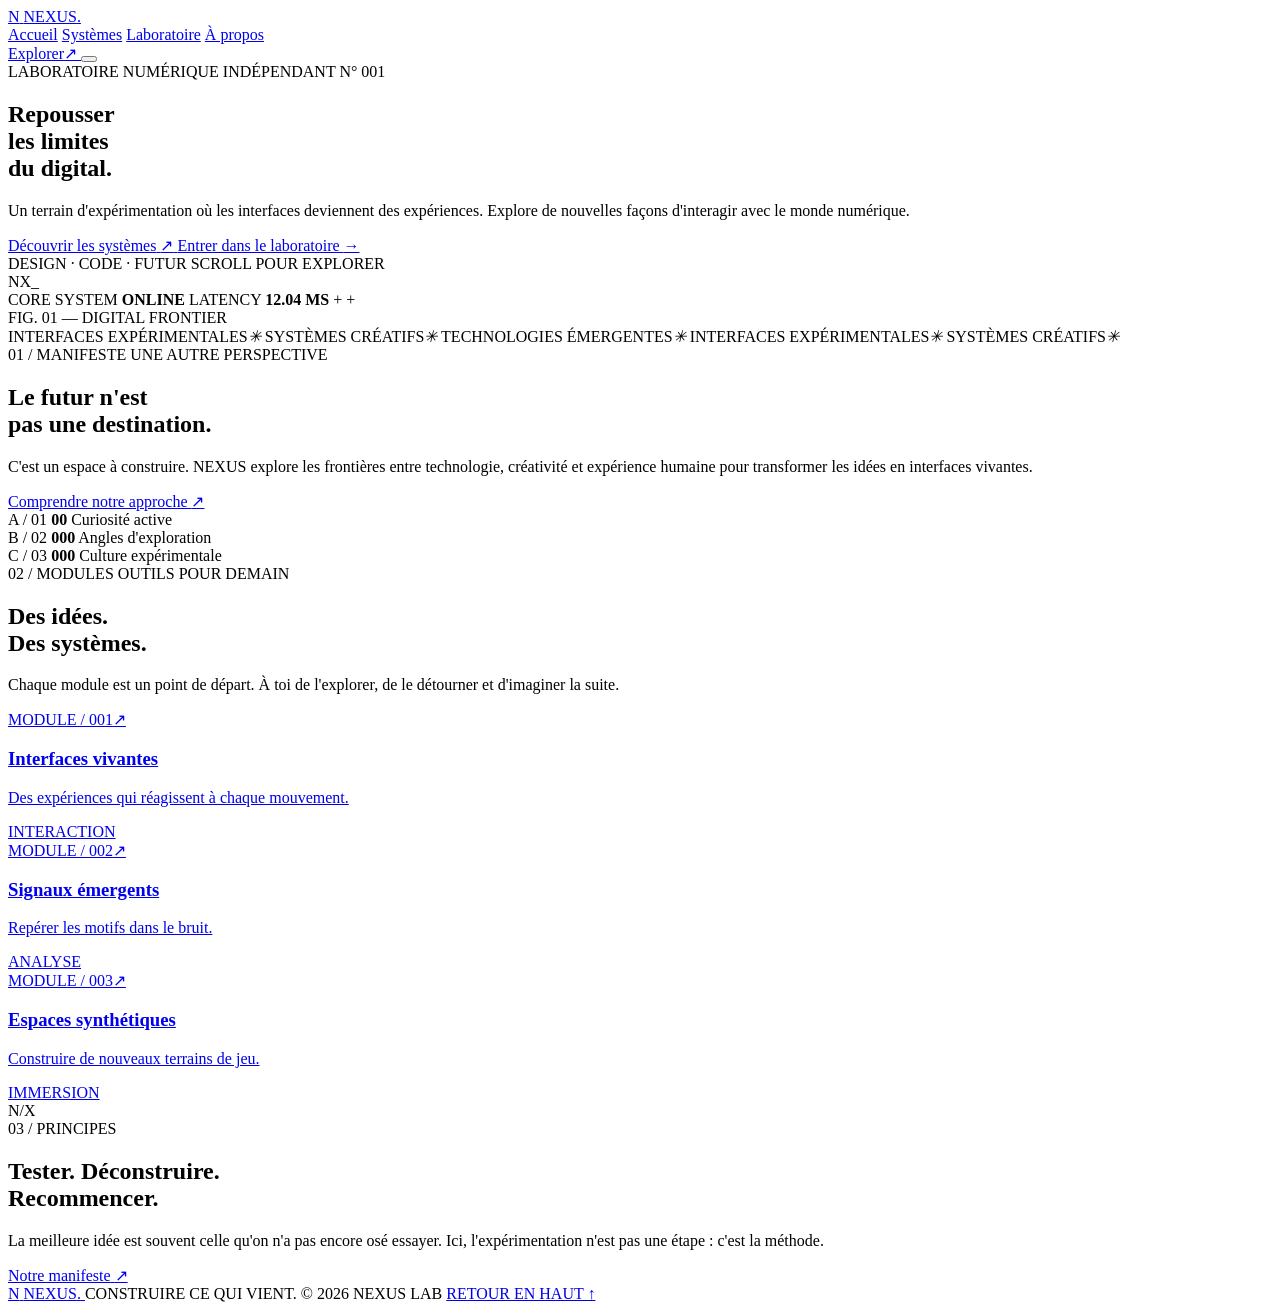
==== index.html @ cf0bdca3 "Create index.html for NEXUS project Initial HTML structure for NEXUS digital laboratory." ====
<!doctype html>
<html lang="fr">
<head>
  <meta charset="utf-8">
  <meta name="viewport" content="width=device-width, initial-scale=1">
  <meta name="theme-color" content="#090b10">
  <meta name="description" content="NEXUS — laboratoire numérique expérimental.">
  <title>NEXUS — Digital Systems</title>
  <link rel="stylesheet" href="styles.css">
  <script src="app.js" defer></script>
</head>
<body>
  <div class="noise" aria-hidden="true"></div>

  <header class="site-header" id="header">
    <a class="brand" href="index.html" aria-label="NEXUS accueil">
      <span class="brand-mark">N</span>
      <span>NEXUS<span class="brand-dot">.</span></span>
    </a>

    <nav class="nav" aria-label="Navigation principale">
      <a class="nav-link active" href="index.html">Accueil</a>
      <a class="nav-link" href="systems.html">Systèmes</a>
      <a class="nav-link" href="laboratory.html">Laboratoire</a>
      <a class="nav-link" href="about.html">À propos</a>
    </nav>

    <a class="header-cta magnetic" href="laboratory.html">
      <span>Explorer</span><span aria-hidden="true">↗</span>
    </a>

    <button class="menu-toggle" id="menu-toggle"
      aria-label="Ouvrir le menu" aria-expanded="false">
      <span></span><span></span>
    </button>
  </header>

  <main>
    <section class="hero section-shell">
      <div class="hero-glow" aria-hidden="true"></div>
      <div class="hero-grid" aria-hidden="true"></div>

      <div class="hero-content">
        <div class="eyebrow reveal">
          <span class="status-dot"></span>
          LABORATOIRE NUMÉRIQUE INDÉPENDANT
          <span class="eyebrow-index">N° 001</span>
        </div>

        <h1 class="hero-title reveal">
          Repousser<br>
          les <span class="outline-word">limites</span><br>
          <span class="accent-word">du digital.</span>
        </h1>

        <p class="hero-copy reveal">
          Un terrain d'expérimentation où les interfaces deviennent
          des expériences. Explore de nouvelles façons d'interagir
          avec le monde numérique.
        </p>

        <div class="hero-actions reveal">
          <a class="button button-primary magnetic" href="systems.html">
            <span>Découvrir les systèmes</span>
            <span class="button-arrow">↗</span>
          </a>
          <a class="text-link" href="laboratory.html">
            Entrer dans le laboratoire <span>→</span>
          </a>
        </div>

        <div class="hero-foot reveal">
          <span>DESIGN · CODE · FUTUR</span>
          <span>
            SCROLL POUR EXPLORER
            <span class="scroll-line"></span>
          </span>
        </div>
      </div>

      <div class="hero-visual reveal"
        aria-label="Illustration abstraite de noyau numérique">
        <div class="orbit orbit-one"></div>
        <div class="orbit orbit-two"></div>
        <div class="orbit orbit-three"></div>

        <div class="core">
          <div class="core-inner">NX<span>_</span></div>
        </div>

        <span class="visual-label label-top">
          CORE SYSTEM <b>ONLINE</b>
        </span>
        <span class="visual-label label-bottom">
          LATENCY <b>12.04 MS</b>
        </span>
        <span class="crosshair crosshair-one">+</span>
        <span class="crosshair crosshair-two">+</span>
      </div>

      <div class="hero-side-note">FIG. 01 — DIGITAL FRONTIER</div>
    </section>

    <section class="ticker" aria-label="Nos domaines">
      <div class="ticker-track">
        <span>INTERFACES EXPÉRIMENTALES</span><i>✳</i>
        <span>SYSTÈMES CRÉATIFS</span><i>✳</i>
        <span>TECHNOLOGIES ÉMERGENTES</span><i>✳</i>
        <span>INTERFACES EXPÉRIMENTALES</span><i>✳</i>
        <span>SYSTÈMES CRÉATIFS</span><i>✳</i>
      </div>
    </section>

    <section class="intro section-shell section-pad">
      <div class="section-kicker reveal">
        <span>01 / MANIFESTE</span>
        <span>UNE AUTRE PERSPECTIVE</span>
      </div>

      <div class="intro-grid">
        <h2 class="section-title reveal">
          Le futur n'est<br>pas une <span class="accent-word">destination.</span>
        </h2>

        <div class="intro-text reveal">
          <p>
            C'est un espace à construire. NEXUS explore les frontières
            entre technologie, créativité et expérience humaine pour
            transformer les idées en interfaces vivantes.
          </p>
          <a class="underlined-link" href="about.html">
            Comprendre notre approche <span>↗</span>
          </a>
        </div>
      </div>

      <div class="stats-grid">
        <article class="stat-card reveal">
          <span class="stat-index">A / 01</span>
          <strong class="stat-number" data-count="24" data-suffix="/7">00</strong>
          <span class="stat-label">Curiosité active</span>
          <span class="stat-line"></span>
        </article>

        <article class="stat-card reveal">
          <span class="stat-index">B / 02</span>
          <strong class="stat-number" data-count="360" data-suffix="°">000</strong>
          <span class="stat-label">Angles d'exploration</span>
          <span class="stat-line"></span>
        </article>

        <article class="stat-card reveal">
          <span class="stat-index">C / 03</span>
          <strong class="stat-number" data-count="100" data-suffix="%">000</strong>
          <span class="stat-label">Culture expérimentale</span>
          <span class="stat-line"></span>
        </article>
      </div>
    </section>

    <section class="systems-section section-shell section-pad">
      <div class="section-kicker reveal">
        <span>02 / MODULES</span>
        <span>OUTILS POUR DEMAIN</span>
      </div>

      <div class="section-heading-row reveal">
        <h2 class="section-title">
          Des idées.<br><span class="muted-title">Des systèmes.</span>
        </h2>
        <p>
          Chaque module est un point de départ. À toi de l'explorer,
          de le détourner et d'imaginer la suite.
        </p>
      </div>

      <div class="module-grid">
        <a class="module-card module-large reveal" href="systems.html">
          <span class="module-top">
            <span>MODULE / 001</span><span class="module-icon">↗</span>
          </span>

          <div class="module-art art-wave">
            <span></span><span></span><span></span><span></span>
            <span></span><span></span><span></span>
          </div>

          <div class="module-bottom">
            <div>
              <h3>Interfaces vivantes</h3>
              <p>Des expériences qui réagissent à chaque mouvement.</p>
            </div>
            <span class="module-tag">INTERACTION</span>
          </div>
        </a>

        <a class="module-card reveal" href="laboratory.html">
          <span class="module-top">
            <span>MODULE / 002</span><span class="module-icon">↗</span>
          </span>

          <div class="module-art art-radar">
            <div class="radar-ring"></div>
            <div class="radar-sweep"></div>
            <span class="radar-point"></span>
          </div>

          <div class="module-bottom">
            <div>
              <h3>Signaux émergents</h3>
              <p>Repérer les motifs dans le bruit.</p>
            </div>
            <span class="module-tag">ANALYSE</span>
          </div>
        </a>

        <a class="module-card reveal" href="systems.html">
          <span class="module-top">
            <span>MODULE / 003</span><span class="module-icon">↗</span>
          </span>

          <div class="module-art art-cube">
            <div class="cube"><span></span><span></span><span></span></div>
          </div>

          <div class="module-bottom">
            <div>
              <h3>Espaces synthétiques</h3>
              <p>Construire de nouveaux terrains de jeu.</p>
            </div>
            <span class="module-tag">IMMERSION</span>
          </div>
        </a>
      </div>
    </section>

    <section class="manifesto section-shell">
      <div class="manifesto-mark reveal">N<span>/</span>X</div>

      <div class="manifesto-content reveal">
        <span class="section-kicker">03 / PRINCIPES</span>
        <h2>
          Tester. Déconstruire.<br>
          <span class="accent-word">Recommencer.</span>
        </h2>
        <p>
          La meilleure idée est souvent celle qu'on n'a pas encore
          osé essayer. Ici, l'expérimentation n'est pas une étape :
          c'est la méthode.
        </p>
        <a class="button button-outline magnetic" href="about.html">
          <span>Notre manifeste</span>
          <span class="button-arrow">↗</span>
        </a>
      </div>
    </section>
  </main>

  <footer class="site-footer">
    <a class="brand" href="index.html">
      <span class="brand-mark">N</span>
      <span>NEXUS<span class="brand-dot">.</span></span>
    </a>
    <span class="footer-note">CONSTRUIRE CE QUI VIENT.</span>
    <span class="footer-copy">© 2026 NEXUS LAB</span>
    <a href="#header" class="back-top">RETOUR EN HAUT ↑</a>
  </footer>
</body>
</html>
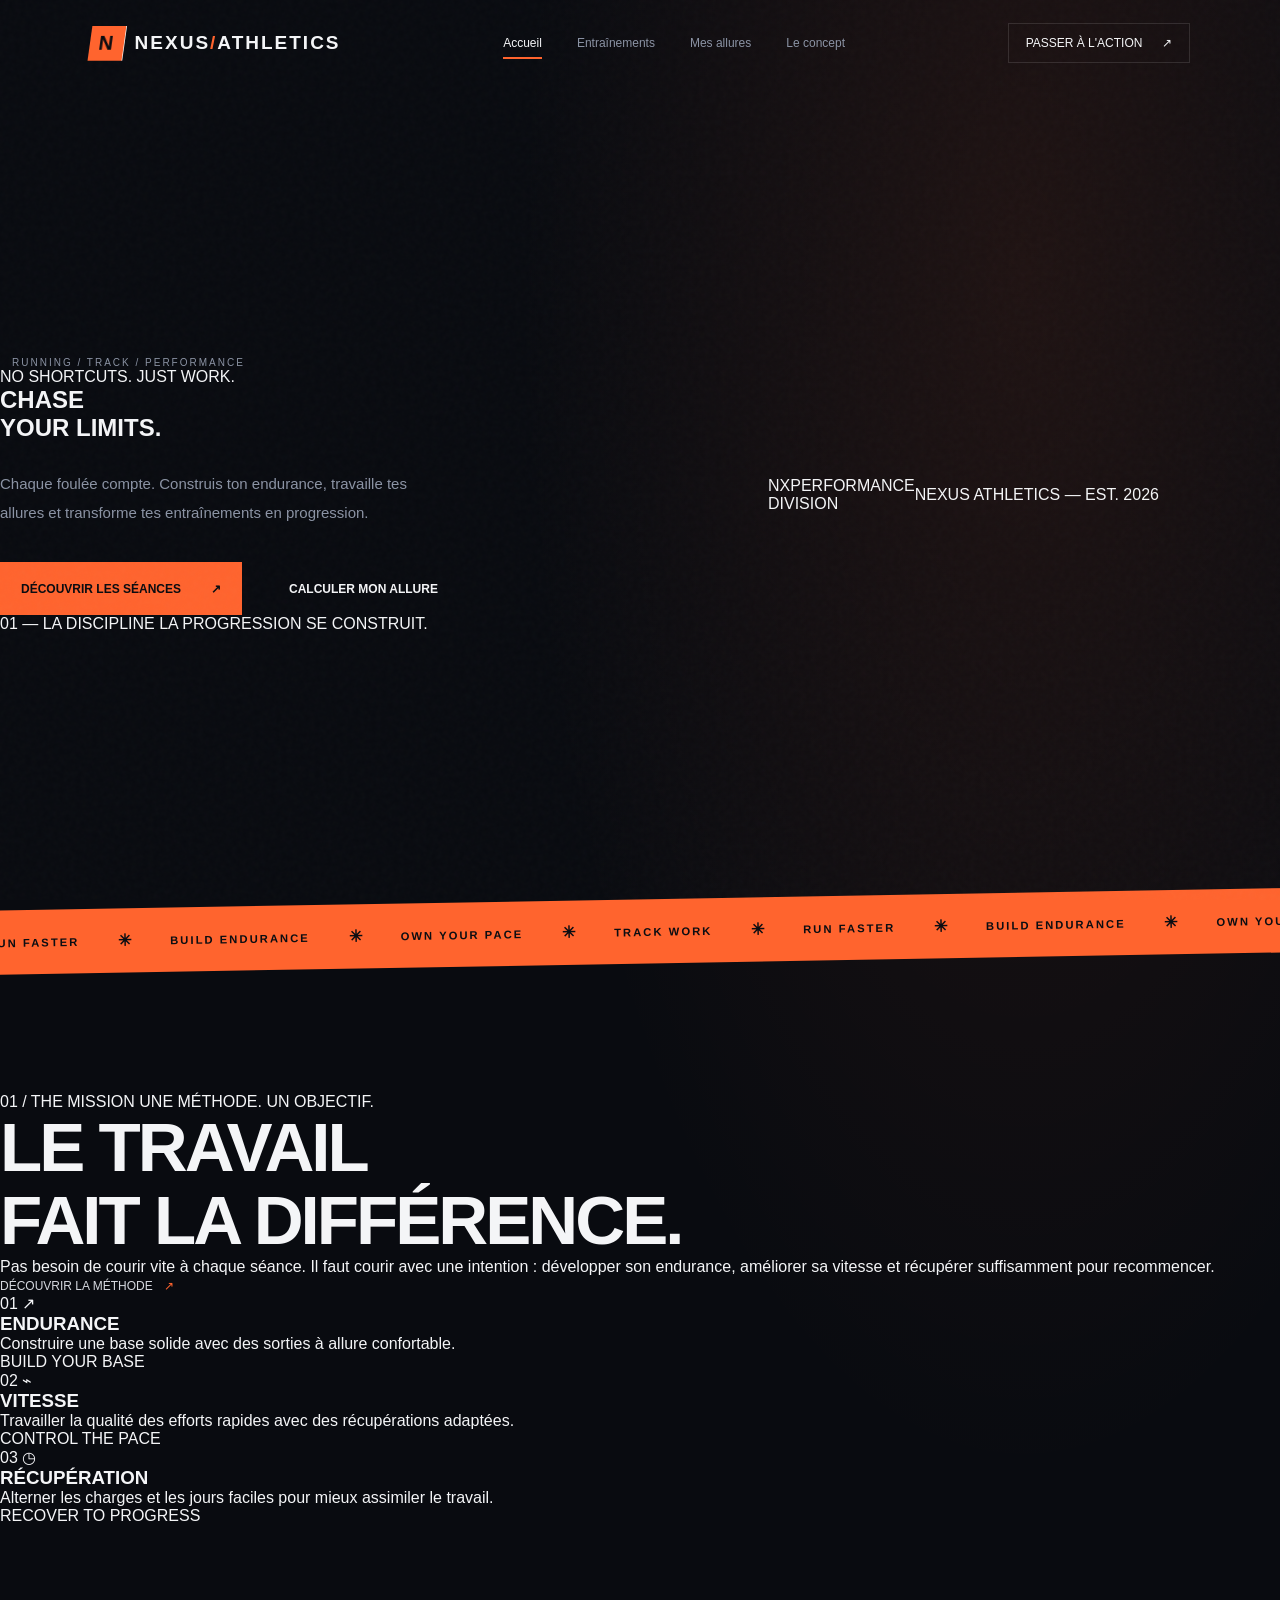
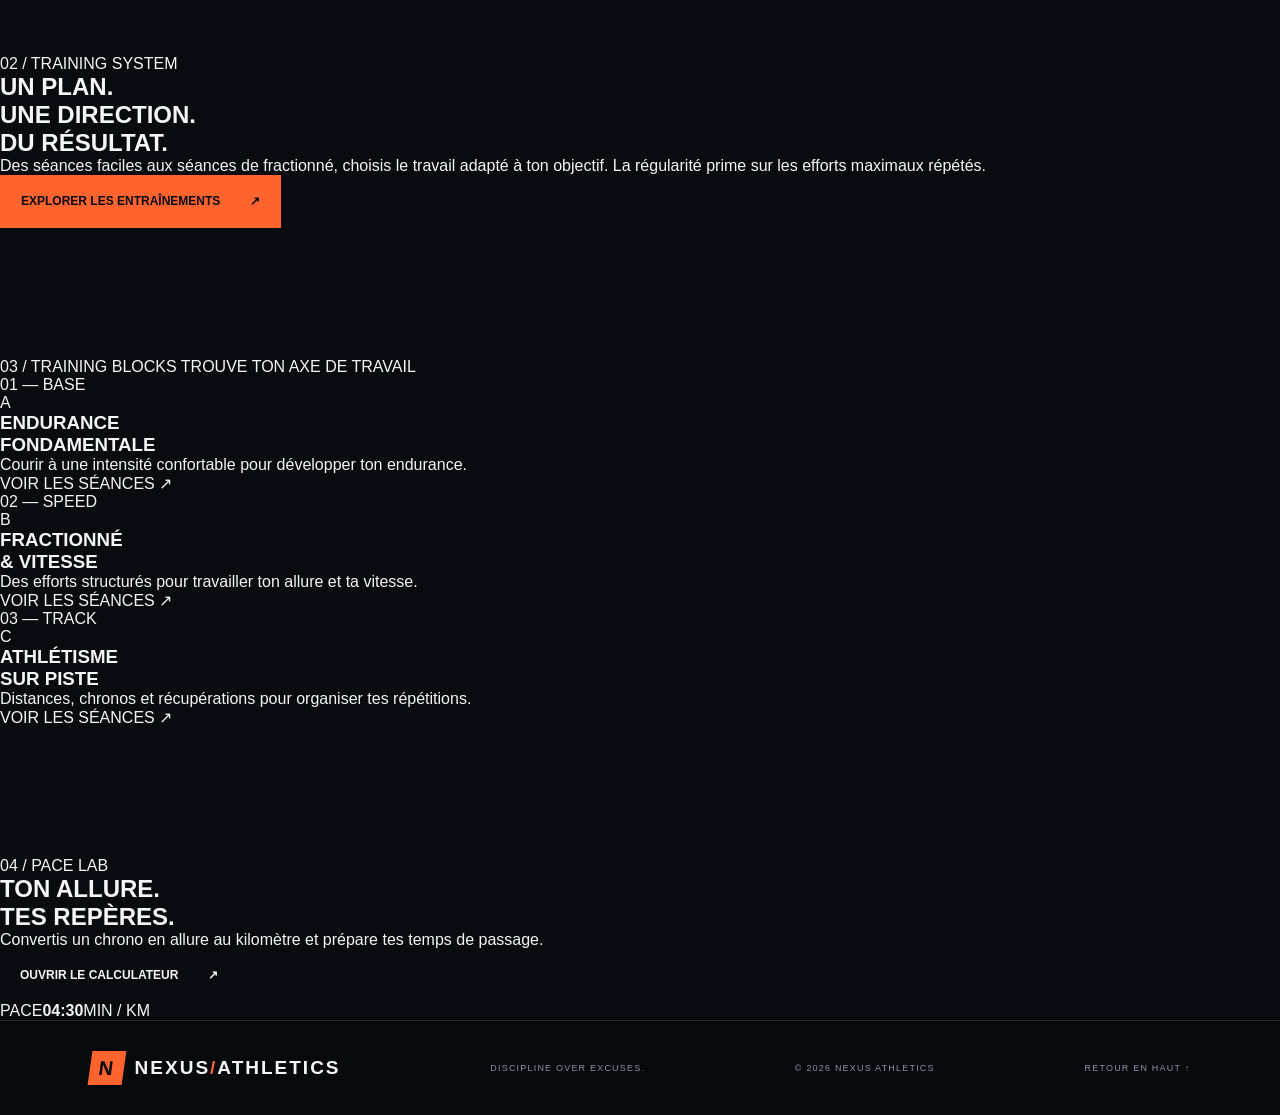
==== commit 6db19929: "Update index.html for NEXUS Athletics branding" ====
--- a/index.html
+++ b/index.html
@@ -4,9 +4,9 @@
 <head>
   <meta charset="utf-8">
   <meta name="viewport" content="width=device-width, initial-scale=1">
-  <meta name="theme-color" content="#090b10">
-  <meta name="description" content="NEXUS — laboratoire numérique expérimental.">
-  <title>NEXUS — Digital Systems</title>
+  <meta name="theme-color" content="#101010">
+  <meta name="description" content="NEXUS Athletics : entraînement, course à pied, athlétisme et progression.">
+  <title>NEXUS ATHLETICS — Performance Lab</title>
   <link rel="stylesheet" href="styles.css">
   <script src="app.js" defer></script>
 </head>
@@ -14,257 +14,179 @@
   <div class="noise" aria-hidden="true"></div>
 
   <header class="site-header" id="header">
-    <a class="brand" href="index.html" aria-label="NEXUS accueil">
+    <a class="brand" href="index.html">
       <span class="brand-mark">N</span>
-      <span>NEXUS<span class="brand-dot">.</span></span>
-    </a>
-
-    <nav class="nav" aria-label="Navigation principale">
-      <a class="nav-link active" href="index.html">Accueil</a>
-      <a class="nav-link" href="systems.html">Systèmes</a>
-      <a class="nav-link" href="laboratory.html">Laboratoire</a>
-      <a class="nav-link" href="about.html">À propos</a>
-    </nav>
-
-    <a class="header-cta magnetic" href="laboratory.html">
-      <span>Explorer</span><span aria-hidden="true">↗</span>
+      <span>NEXUS<span class="brand-dot">/</span>ATHLETICS</span>
     </a>
 
     <button class="menu-toggle" id="menu-toggle"
       aria-label="Ouvrir le menu" aria-expanded="false">
       <span></span><span></span>
     </button>
+
+    <nav class="nav" id="nav" aria-label="Navigation principale">
+      <a class="nav-link active" href="index.html">Accueil</a>
+      <a class="nav-link" href="systems.html">Entraînements</a>
+      <a class="nav-link" href="laboratory.html">Mes allures</a>
+      <a class="nav-link" href="about.html">Le concept</a>
+    </nav>
+
+    <a class="header-cta" href="systems.html">PASSER À L'ACTION <span>↗</span></a>
   </header>
 
   <main>
-    <section class="hero section-shell">
-      <div class="hero-glow" aria-hidden="true"></div>
-      <div class="hero-grid" aria-hidden="true"></div>
+    <section class="hero">
+      <div class="hero-image" role="img" aria-label="Piste d'athlétisme dans un stade"></div>
+      <div class="hero-shade"></div>
+      <div class="hero-lines" aria-hidden="true"></div>
 
-      <div class="hero-content">
-        <div class="eyebrow reveal">
-          <span class="status-dot"></span>
-          LABORATOIRE NUMÉRIQUE INDÉPENDANT
-          <span class="eyebrow-index">N° 001</span>
+      <div class="hero-content reveal">
+        <div class="eyebrow"><span class="live-dot"></span> RUNNING / TRACK / PERFORMANCE</div>
+        <p class="hero-overline">NO SHORTCUTS. JUST WORK.</p>
+        <h1>CHASE<br>YOUR <span>LIMITS.</span></h1>
+        <p class="hero-copy">
+          Chaque foulée compte. Construis ton endurance, travaille tes allures
+          et transforme tes entraînements en progression.
+        </p>
+        <div class="hero-actions">
+          <a class="button button-primary" href="systems.html">DÉCOUVRIR LES SÉANCES <span>↗</span></a>
+          <a class="button button-ghost" href="laboratory.html">CALCULER MON ALLURE</a>
         </div>
-
-        <h1 class="hero-title reveal">
-          Repousser<br>
-          les <span class="outline-word">limites</span><br>
-          <span class="accent-word">du digital.</span>
-        </h1>
-
-        <p class="hero-copy reveal">
-          Un terrain d'expérimentation où les interfaces deviennent
-          des expériences. Explore de nouvelles façons d'interagir
-          avec le monde numérique.
-        </p>
-
-        <div class="hero-actions reveal">
-          <a class="button button-primary magnetic" href="systems.html">
-            <span>Découvrir les systèmes</span>
-            <span class="button-arrow">↗</span>
-          </a>
-          <a class="text-link" href="laboratory.html">
-            Entrer dans le laboratoire <span>→</span>
-          </a>
-        </div>
-
-        <div class="hero-foot reveal">
-          <span>DESIGN · CODE · FUTUR</span>
-          <span>
-            SCROLL POUR EXPLORER
-            <span class="scroll-line"></span>
-          </span>
+        <div class="hero-meta">
+          <span>01 — LA DISCIPLINE</span>
+          <span>LA PROGRESSION SE CONSTRUIT.</span>
         </div>
       </div>
 
-      <div class="hero-visual reveal"
-        aria-label="Illustration abstraite de noyau numérique">
-        <div class="orbit orbit-one"></div>
-        <div class="orbit orbit-two"></div>
-        <div class="orbit orbit-three"></div>
-
-        <div class="core">
-          <div class="core-inner">NX<span>_</span></div>
-        </div>
-
-        <span class="visual-label label-top">
-          CORE SYSTEM <b>ONLINE</b>
-        </span>
-        <span class="visual-label label-bottom">
-          LATENCY <b>12.04 MS</b>
-        </span>
-        <span class="crosshair crosshair-one">+</span>
-        <span class="crosshair crosshair-two">+</span>
+      <div class="hero-stamp" aria-hidden="true">
+        <span>NX</span><span>PERFORMANCE<br>DIVISION</span>
       </div>
-
-      <div class="hero-side-note">FIG. 01 — DIGITAL FRONTIER</div>
+      <div class="vertical-label">NEXUS ATHLETICS — EST. 2026</div>
     </section>
 
-    <section class="ticker" aria-label="Nos domaines">
+    <section class="ticker" aria-label="Disciplines">
       <div class="ticker-track">
-        <span>INTERFACES EXPÉRIMENTALES</span><i>✳</i>
-        <span>SYSTÈMES CRÉATIFS</span><i>✳</i>
-        <span>TECHNOLOGIES ÉMERGENTES</span><i>✳</i>
-        <span>INTERFACES EXPÉRIMENTALES</span><i>✳</i>
-        <span>SYSTÈMES CRÉATIFS</span><i>✳</i>
+        <span>RUN FASTER</span><b>✳</b><span>BUILD ENDURANCE</span><b>✳</b>
+        <span>OWN YOUR PACE</span><b>✳</b><span>TRACK WORK</span><b>✳</b>
+        <span>RUN FASTER</span><b>✳</b><span>BUILD ENDURANCE</span><b>✳</b>
+        <span>OWN YOUR PACE</span><b>✳</b><span>TRACK WORK</span><b>✳</b>
       </div>
     </section>
 
-    <section class="intro section-shell section-pad">
-      <div class="section-kicker reveal">
-        <span>01 / MANIFESTE</span>
-        <span>UNE AUTRE PERSPECTIVE</span>
+    <section class="section section-pad">
+      <div class="section-top reveal">
+        <span class="section-index">01 / THE MISSION</span>
+        <span class="section-note">UNE MÉTHODE. UN OBJECTIF.</span>
       </div>
 
-      <div class="intro-grid">
+      <div class="mission-grid">
         <h2 class="section-title reveal">
-          Le futur n'est<br>pas une <span class="accent-word">destination.</span>
+          LE TRAVAIL<br>FAIT LA <span class="accent">DIFFÉRENCE.</span>
         </h2>
-
-        <div class="intro-text reveal">
+        <div class="mission-copy reveal">
           <p>
-            C'est un espace à construire. NEXUS explore les frontières
-            entre technologie, créativité et expérience humaine pour
-            transformer les idées en interfaces vivantes.
+            Pas besoin de courir vite à chaque séance. Il faut courir avec
+            une intention : développer son endurance, améliorer sa vitesse
+            et récupérer suffisamment pour recommencer.
           </p>
-          <a class="underlined-link" href="about.html">
-            Comprendre notre approche <span>↗</span>
-          </a>
+          <a class="text-link" href="about.html">DÉCOUVRIR LA MÉTHODE <span>↗</span></a>
         </div>
       </div>
 
-      <div class="stats-grid">
-        <article class="stat-card reveal">
-          <span class="stat-index">A / 01</span>
-          <strong class="stat-number" data-count="24" data-suffix="/7">00</strong>
-          <span class="stat-label">Curiosité active</span>
-          <span class="stat-line"></span>
+      <div class="principle-grid">
+        <article class="principle-card reveal">
+          <span class="card-number">01</span>
+          <span class="card-symbol">↗</span>
+          <h3>ENDURANCE</h3>
+          <p>Construire une base solide avec des sorties à allure confortable.</p>
+          <span class="card-footer">BUILD YOUR BASE</span>
         </article>
-
-        <article class="stat-card reveal">
-          <span class="stat-index">B / 02</span>
-          <strong class="stat-number" data-count="360" data-suffix="°">000</strong>
-          <span class="stat-label">Angles d'exploration</span>
-          <span class="stat-line"></span>
+        <article class="principle-card reveal">
+          <span class="card-number">02</span>
+          <span class="card-symbol">⌁</span>
+          <h3>VITESSE</h3>
+          <p>Travailler la qualité des efforts rapides avec des récupérations adaptées.</p>
+          <span class="card-footer">CONTROL THE PACE</span>
         </article>
-
-        <article class="stat-card reveal">
-          <span class="stat-index">C / 03</span>
-          <strong class="stat-number" data-count="100" data-suffix="%">000</strong>
-          <span class="stat-label">Culture expérimentale</span>
-          <span class="stat-line"></span>
+        <article class="principle-card reveal">
+          <span class="card-number">03</span>
+          <span class="card-symbol">◷</span>
+          <h3>RÉCUPÉRATION</h3>
+          <p>Alterner les charges et les jours faciles pour mieux assimiler le travail.</p>
+          <span class="card-footer">RECOVER TO PROGRESS</span>
         </article>
       </div>
     </section>
 
-    <section class="systems-section section-shell section-pad">
-      <div class="section-kicker reveal">
-        <span>02 / MODULES</span>
-        <span>OUTILS POUR DEMAIN</span>
+    <section class="feature-section">
+      <div class="feature-photo" role="img" aria-label="Athlète en plein effort sur une piste"></div>
+      <div class="feature-content reveal">
+        <span class="section-index">02 / TRAINING SYSTEM</span>
+        <h2>UN PLAN.<br>UNE DIRECTION.<br><span class="accent">DU RÉSULTAT.</span></h2>
+        <p>
+          Des séances faciles aux séances de fractionné, choisis le travail
+          adapté à ton objectif. La régularité prime sur les efforts
+          maximaux répétés.
+        </p>
+        <a class="button button-primary" href="systems.html">EXPLORER LES ENTRAÎNEMENTS <span>↗</span></a>
+      </div>
+    </section>
+
+    <section class="section section-pad">
+      <div class="section-top reveal">
+        <span class="section-index">03 / TRAINING BLOCKS</span>
+        <span class="section-note">TROUVE TON AXE DE TRAVAIL</span>
       </div>
 
-      <div class="section-heading-row reveal">
-        <h2 class="section-title">
-          Des idées.<br><span class="muted-title">Des systèmes.</span>
-        </h2>
-        <p>
-          Chaque module est un point de départ. À toi de l'explorer,
-          de le détourner et d'imaginer la suite.
-        </p>
-      </div>
-
-      <div class="module-grid">
-        <a class="module-card module-large reveal" href="systems.html">
-          <span class="module-top">
-            <span>MODULE / 001</span><span class="module-icon">↗</span>
-          </span>
-
-          <div class="module-art art-wave">
-            <span></span><span></span><span></span><span></span>
-            <span></span><span></span><span></span>
-          </div>
-
-          <div class="module-bottom">
-            <div>
-              <h3>Interfaces vivantes</h3>
-              <p>Des expériences qui réagissent à chaque mouvement.</p>
-            </div>
-            <span class="module-tag">INTERACTION</span>
+      <div class="training-grid">
+        <a class="training-card training-card-large reveal" href="systems.html#endurance">
+          <span class="training-tag">01 — BASE</span>
+          <div class="training-card-content">
+            <span class="training-number">A</span>
+            <h3>ENDURANCE<br>FONDAMENTALE</h3>
+            <p>Courir à une intensité confortable pour développer ton endurance.</p>
+            <span class="training-link">VOIR LES SÉANCES ↗</span>
           </div>
         </a>
-
-        <a class="module-card reveal" href="laboratory.html">
-          <span class="module-top">
-            <span>MODULE / 002</span><span class="module-icon">↗</span>
-          </span>
-
-          <div class="module-art art-radar">
-            <div class="radar-ring"></div>
-            <div class="radar-sweep"></div>
-            <span class="radar-point"></span>
-          </div>
-
-          <div class="module-bottom">
-            <div>
-              <h3>Signaux émergents</h3>
-              <p>Repérer les motifs dans le bruit.</p>
-            </div>
-            <span class="module-tag">ANALYSE</span>
+        <a class="training-card training-speed reveal" href="systems.html#fractionne">
+          <span class="training-tag">02 — SPEED</span>
+          <div class="training-card-content">
+            <span class="training-number">B</span>
+            <h3>FRACTIONNÉ<br>& VITESSE</h3>
+            <p>Des efforts structurés pour travailler ton allure et ta vitesse.</p>
+            <span class="training-link">VOIR LES SÉANCES ↗</span>
           </div>
         </a>
-
-        <a class="module-card reveal" href="systems.html">
-          <span class="module-top">
-            <span>MODULE / 003</span><span class="module-icon">↗</span>
-          </span>
-
-          <div class="module-art art-cube">
-            <div class="cube"><span></span><span></span><span></span></div>
-          </div>
-
-          <div class="module-bottom">
-            <div>
-              <h3>Espaces synthétiques</h3>
-              <p>Construire de nouveaux terrains de jeu.</p>
-            </div>
-            <span class="module-tag">IMMERSION</span>
+        <a class="training-card training-track reveal" href="systems.html#piste">
+          <span class="training-tag">03 — TRACK</span>
+          <div class="training-card-content">
+            <span class="training-number">C</span>
+            <h3>ATHLÉTISME<br>SUR PISTE</h3>
+            <p>Distances, chronos et récupérations pour organiser tes répétitions.</p>
+            <span class="training-link">VOIR LES SÉANCES ↗</span>
           </div>
         </a>
       </div>
     </section>
 
-    <section class="manifesto section-shell">
-      <div class="manifesto-mark reveal">N<span>/</span>X</div>
-
-      <div class="manifesto-content reveal">
-        <span class="section-kicker">03 / PRINCIPES</span>
-        <h2>
-          Tester. Déconstruire.<br>
-          <span class="accent-word">Recommencer.</span>
-        </h2>
-        <p>
-          La meilleure idée est souvent celle qu'on n'a pas encore
-          osé essayer. Ici, l'expérimentation n'est pas une étape :
-          c'est la méthode.
-        </p>
-        <a class="button button-outline magnetic" href="about.html">
-          <span>Notre manifeste</span>
-          <span class="button-arrow">↗</span>
-        </a>
+    <section class="pace-banner">
+      <div class="pace-banner-content reveal">
+        <span class="section-index">04 / PACE LAB</span>
+        <h2>TON ALLURE.<br><span class="accent">TES REPÈRES.</span></h2>
+        <p>Convertis un chrono en allure au kilomètre et prépare tes temps de passage.</p>
+        <a class="button button-light" href="laboratory.html">OUVRIR LE CALCULATEUR <span>↗</span></a>
+      </div>
+      <div class="pace-graphic" aria-hidden="true">
+        <span>PACE</span><strong>04:30</strong><span>MIN / KM</span>
       </div>
     </section>
   </main>
 
   <footer class="site-footer">
-    <a class="brand" href="index.html">
-      <span class="brand-mark">N</span>
-      <span>NEXUS<span class="brand-dot">.</span></span>
-    </a>
-    <span class="footer-note">CONSTRUIRE CE QUI VIENT.</span>
-    <span class="footer-copy">© 2026 NEXUS LAB</span>
-    <a href="#header" class="back-top">RETOUR EN HAUT ↑</a>
+    <a class="brand" href="index.html"><span class="brand-mark">N</span><span>NEXUS<span class="brand-dot">/</span>ATHLETICS</span></a>
+    <span class="footer-note">DISCIPLINE OVER EXCUSES.</span>
+    <span class="footer-copy">© 2026 NEXUS ATHLETICS</span>
+    <a class="back-top" href="#header">RETOUR EN HAUT ↑</a>
   </footer>
 </body>
 </html>
--- a/styles.css
+++ b/styles.css
@@ -0,0 +1,1094 @@
+
+/* =========================================
+   NEXUS — DIGITAL SYSTEMS
+   Direction artistique : noir, orange, cyan
+========================================= */
+
+:root {
+  --bg: #090b10;
+  --bg-soft: #10141c;
+  --panel: #141923;
+  --text: #f4f5f7;
+  --muted: #8b93a4;
+  --orange: #ff642e;
+  --cyan: #65f5e1;
+  --line: rgba(255,255,255,.12);
+  --font: "Arial", sans-serif;
+}
+
+* {
+  box-sizing: border-box;
+  margin: 0;
+  padding: 0;
+}
+
+html {
+  scroll-behavior: smooth;
+  background: var(--bg);
+}
+
+body {
+  color: var(--text);
+  background:
+    radial-gradient(ellipse at 80% 10%, rgba(255,100,46,.09), transparent 35%),
+    var(--bg);
+  font-family: var(--font);
+  overflow-x: hidden;
+}
+
+a {
+  color: inherit;
+  text-decoration: none;
+}
+
+button {
+  font: inherit;
+}
+
+::selection {
+  color: #090b10;
+  background: var(--orange);
+}
+
+.noise {
+  position: fixed;
+  inset: 0;
+  z-index: 10;
+  pointer-events: none;
+  opacity: .035;
+  background-image: url("data:image/svg+xml,%3Csvg viewBox='0 0 180 180' xmlns='http://www.w3.org/2000/svg'%3E%3Cfilter id='n'%3E%3CfeTurbulence type='fractalNoise' baseFrequency='.9' numOctaves='3' stitchTiles='stitch'/%3E%3C/filter%3E%3Crect width='100%25' height='100%25' filter='url(%23n)' opacity='.7'/%3E%3C/svg%3E");
+}
+
+.site-header {
+  position: fixed;
+  z-index: 50;
+  top: 0;
+  left: 0;
+  width: 100%;
+  height: 86px;
+  padding: 0 7%;
+  display: flex;
+  align-items: center;
+  justify-content: space-between;
+  border-bottom: 1px solid transparent;
+  transition: .35s ease;
+}
+
+.site-header.scrolled,
+.site-header.compact {
+  height: 68px;
+  background: rgba(9,11,16,.88);
+  backdrop-filter: blur(18px);
+  border-color: var(--line);
+}
+
+.brand {
+  display: inline-flex;
+  align-items: center;
+  gap: 11px;
+  font-size: 19px;
+  font-weight: 900;
+  letter-spacing: 2px;
+}
+
+.brand-mark {
+  display: grid;
+  place-items: center;
+  width: 34px;
+  height: 34px;
+  color: #090b10;
+  background: var(--orange);
+  font-size: 20px;
+  transform: skew(-8deg);
+}
+
+.brand-dot {
+  color: var(--orange);
+}
+
+.nav {
+  display: flex;
+  align-items: center;
+  gap: 35px;
+}
+
+.nav-link {
+  position: relative;
+  color: var(--muted);
+  font-size: 12px;
+  transition: color .25s;
+}
+
+.nav-link::after {
+  content: "";
+  position: absolute;
+  left: 0;
+  bottom: -9px;
+  width: 0;
+  height: 2px;
+  background: var(--orange);
+  transition: width .3s;
+}
+
+.nav-link:hover,
+.nav-link.active {
+  color: var(--text);
+}
+
+.nav-link:hover::after,
+.nav-link.active::after {
+  width: 100%;
+}
+
+.header-cta {
+  display: flex;
+  align-items: center;
+  gap: 20px;
+  padding: 12px 17px;
+  border: 1px solid var(--line);
+  font-size: 12px;
+  transition: .3s;
+}
+
+.header-cta:hover {
+  color: var(--bg);
+  background: var(--orange);
+  border-color: var(--orange);
+}
+
+.menu-toggle {
+  display: none;
+  border: 0;
+  background: transparent;
+  cursor: pointer;
+}
+
+.section-shell {
+  width: 100%;
+  padding-left: 9%;
+  padding-right: 9%;
+}
+
+.hero {
+  position: relative;
+  min-height: 800px;
+  height: 100vh;
+  max-height: 1000px;
+  display: flex;
+  align-items: center;
+  overflow: hidden;
+  padding-top: 90px;
+}
+
+.hero-grid {
+  position: absolute;
+  inset: 0;
+  pointer-events: none;
+  opacity: .18;
+  background-image:
+    linear-gradient(rgba(255,255,255,.07) 1px, transparent 1px),
+    linear-gradient(90deg, rgba(255,255,255,.07) 1px, transparent 1px);
+  background-size: 65px 65px;
+  mask-image: linear-gradient(to bottom, black, transparent 95%);
+}
+
+.hero-glow {
+  position: absolute;
+  top: 12%;
+  right: 4%;
+  width: 650px;
+  height: 650px;
+  border-radius: 50%;
+  background: radial-gradient(circle, rgba(255,100,46,.16), transparent 68%);
+  filter: blur(25px);
+  animation: glowPulse 5s ease-in-out infinite alternate;
+}
+
+.hero-content {
+  position: relative;
+  z-index: 2;
+  width: 60%;
+}
+
+.eyebrow,
+.section-kicker {
+  display: flex;
+  align-items: center;
+  gap: 12px;
+  color: var(--muted);
+  font-size: 10px;
+  letter-spacing: 2px;
+}
+
+.status-dot {
+  width: 7px;
+  height: 7px;
+  flex-shrink: 0;
+  border-radius: 50%;
+  background: var(--cyan);
+  box-shadow: 0 0 15px var(--cyan);
+}
+
+.eyebrow-index {
+  margin-left: 12px;
+  color: var(--orange);
+}
+
+.hero-title {
+  margin-top: 35px;
+  font-size: clamp(55px, 7.2vw, 104px);
+  font-weight: 900;
+  line-height: .99;
+  letter-spacing: -6px;
+}
+
+.outline-word {
+  color: transparent;
+  -webkit-text-stroke: 1px #d5d8df;
+}
+
+.accent-word {
+  color: var(--orange);
+}
+
+.hero-copy {
+  max-width: 435px;
+  margin-top: 28px;
+  color: var(--muted);
+  font-size: 15px;
+  line-height: 1.9;
+}
+
+.hero-actions {
+  display: flex;
+  align-items: center;
+  flex-wrap: wrap;
+  gap: 27px;
+  margin-top: 35px;
+}
+
+.button {
+  min-height: 53px;
+  display: inline-flex;
+  align-items: center;
+  justify-content: space-between;
+  gap: 30px;
+  padding: 0 20px;
+  font-size: 12px;
+  font-weight: 700;
+  transition: transform .3s, background .3s, border-color .3s;
+}
+
+.button-primary {
+  color: #090b10;
+  background: var(--orange);
+  border: 1px solid var(--orange);
+}
+
+.button-primary:hover {
+  background: #ff8055;
+  transform: translateY(-4px);
+  box-shadow: 0 12px 40px rgba(255,100,46,.2);
+}
+
+.button-arrow {
+  font-size: 18px;
+}
+
+.text-link,
+.underlined-link {
+  color: #d5d8df;
+  font-size: 12px;
+}
+
+.text-link span,
+.underlined-link span {
+  margin-left: 8px;
+  color: var(--orange);
+}
+
+.hero-foot {
+  display: flex;
+  align-items: center;
+  gap: 45px;
+  margin-top: 75px;
+  color: #727a8b;
+  font-size: 9px;
+  letter-spacing: 1.6px;
+}
+
+.hero-foot > span:last-child {
+  display: flex;
+  align-items: center;
+  gap: 12px;
+}
+
+.scroll-line {
+  display: inline-block;
+  width: 40px;
+  height: 1px;
+  background: var(--orange);
+  animation: linePulse 1.5s infinite alternate;
+}
+
+.hero-visual {
+  position: absolute;
+  top: 50%;
+  right: 7%;
+  width: min(39vw, 490px);
+  aspect-ratio: 1;
+  transform: translateY(-46%);
+}
+
+.orbit {
+  position: absolute;
+  inset: 10%;
+  border: 1px solid rgba(101,245,225,.3);
+  border-radius: 50%;
+}
+
+.orbit-one {
+  transform: rotateX(68deg) rotate(-25deg);
+  animation: orbitSpin 18s linear infinite;
+}
+
+.orbit-two {
+  inset: 1%;
+  border-color: rgba(255,100,46,.4);
+  transform: rotateY(68deg) rotate(25deg);
+  animation: orbitSpin 23s linear infinite reverse;
+}
+
+.orbit-three {
+  inset: 17%;
+  border-style: dashed;
+  border-color: rgba(255,255,255,.18);
+  animation: orbitSpin 35s linear infinite;
+}
+
+.core {
+  position: absolute;
+  top: 50%;
+  left: 50%;
+  width: 38%;
+  aspect-ratio: 1;
+  display: grid;
+  place-items: center;
+  transform: translate(-50%,-50%) rotate(45deg);
+  background: linear-gradient(135deg, rgba(255,100,46,.2), rgba(101,245,225,.08));
+  border: 1px solid rgba(255,100,46,.7);
+  box-shadow: 0 0 70px rgba(255,100,46,.13), inset 0 0 35px rgba(255,100,46,.1);
+  animation: coreFloat 4s ease-in-out infinite;
+}
+
+.core-inner {
+  transform: rotate(-45deg);
+  font-size: clamp(28px, 4vw, 52px);
+  font-weight: 900;
+  letter-spacing: -3px;
+}
+
+.core-inner span {
+  color: var(--orange);
+  animation: blink 1s steps(2) infinite;
+}
+
+.visual-label {
+  position: absolute;
+  color: var(--muted);
+  font-size: 9px;
+  letter-spacing: 1px;
+}
+
+.visual-label b {
+  margin-left: 6px;
+  color: var(--cyan);
+}
+
+.label-top {
+  top: 12%;
+  left: 0;
+}
+
+.label-bottom {
+  right: 0;
+  bottom: 13%;
+}
+
+.crosshair {
+  position: absolute;
+  color: var(--orange);
+  font-size: 24px;
+}
+
+.crosshair-one {
+  top: 25%;
+  right: 9%;
+}
+
+.crosshair-two {
+  bottom: 22%;
+  left: 7%;
+}
+
+.hero-side-note {
+  position: absolute;
+  right: 3%;
+  bottom: 15%;
+  color: #5e6573;
+  font-size: 9px;
+  letter-spacing: 2px;
+  writing-mode: vertical-rl;
+}
+
+.ticker {
+  overflow: hidden;
+  padding: 22px 0;
+  color: #0b0d12;
+  background: var(--orange);
+  transform: rotate(-1deg) scale(1.02);
+}
+
+.ticker-track {
+  display: flex;
+  align-items: center;
+  justify-content: space-around;
+  gap: 38px;
+  width: max-content;
+  min-width: 100%;
+  animation: tickerMove 28s linear infinite;
+}
+
+.ticker-track span {
+  font-size: 11px;
+  font-weight: 900;
+  letter-spacing: 2px;
+}
+
+.ticker-track i {
+  font-size: 17px;
+  font-style: normal;
+}
+
+.section-pad {
+  padding-top: 130px;
+  padding-bottom: 130px;
+}
+
+.section-kicker {
+  justify-content: space-between;
+  padding-bottom: 22px;
+  border-bottom: 1px solid var(--line);
+}
+
+.intro-grid {
+  display: grid;
+  grid-template-columns: 1.2fr .8fr;
+  align-items: end;
+  gap: 70px;
+  padding-top: 55px;
+}
+
+.section-title {
+  font-size: clamp(38px, 5.4vw, 70px);
+  line-height: 1.06;
+  letter-spacing: -3px;
+}
+
+.intro-text p,
+.section-heading-row > p {
+  max-width: 410px;
+  color: var(--muted);
+  font-size: 14px;
+  line-height: 1.9;
+}
+
+.underlined-link {
+  display: inline-block;
+  margin-top: 26px;
+  padding-bottom: 9px;
+  border-bottom: 1px solid #555b68;
+}
+
+.stats-grid {
+  display: grid;
+  grid-template-columns: repeat(3,1fr);
+  gap: 18px;
+  margin-top: 80px;
+}
+
+.stat-card {
+  position: relative;
+  display: flex;
+  flex-direction: column;
+  min-height: 185px;
+  padding: 23px;
+  overflow: hidden;
+  background: linear-gradient(135deg, #131720, #0d1017);
+  border: 1px solid var(--line);
+  transition: transform .35s, border-color .35s;
+}
+
+.stat-card:hover {
+  transform: translateY(-7px);
+  border-color: var(--orange);
+}
+
+.stat-index {
+  color: var(--muted);
+  font-size: 10px;
+  letter-spacing: 1px;
+}
+
+.stat-number {
+  margin-top: 20px;
+  font-size: 45px;
+  letter-spacing: -2px;
+}
+
+.stat-label {
+  margin-top: 6px;
+  color: var(--muted);
+  font-size: 12px;
+}
+
+.stat-line {
+  position: absolute;
+  right: 0;
+  bottom: 0;
+  left: 0;
+  height: 2px;
+  background: linear-gradient(90deg, var(--orange), var(--cyan));
+  transform: scaleX(0);
+  transform-origin: left;
+  transition: transform .4s;
+}
+
+.stat-card:hover .stat-line {
+  transform: scaleX(1);
+}
+
+.systems-section {
+  background: #0d1017;
+}
+
+.section-heading-row {
+  display: flex;
+  align-items: end;
+  justify-content: space-between;
+  gap: 40px;
+  padding: 50px 0;
+}
+
+.muted-title {
+  color: #646c7b;
+}
+
+.module-grid {
+  display: grid;
+  grid-template-columns: repeat(2,minmax(0,1fr));
+  gap: 20px;
+}
+
+.module-card {
+  position: relative;
+  display: flex;
+  flex-direction: column;
+  min-height: 390px;
+  padding: 23px;
+  overflow: hidden;
+  background: #141923;
+  border: 1px solid var(--line);
+  transition: transform .4s, border-color .4s, background .4s;
+}
+
+.module-card:hover {
+  transform: translateY(-8px);
+  border-color: rgba(255,100,46,.65);
+  background: #191e29;
+}
+
+.module-large {
+  grid-row: span 2;
+  min-height: 500px;
+}
+
+.module-top,
+.module-bottom {
+  display: flex;
+  align-items: center;
+  justify-content: space-between;
+  gap: 20px;
+}
+
+.module-top {
+  color: var(--muted);
+  font-size: 10px;
+  letter-spacing: 1.5px;
+}
+
+.module-icon {
+  color: var(--orange);
+  font-size: 21px;
+  transition: transform .3s;
+}
+
+.module-card:hover .module-icon {
+  transform: translate(4px,-4px);
+}
+
+.module-art {
+  position: relative;
+  flex: 1;
+  min-height: 210px;
+  margin: 20px 0;
+  overflow: hidden;
+  background: radial-gradient(ellipse at center, #202a38, #10141c 72%);
+}
+
+.art-wave {
+  display: flex;
+  align-items: center;
+  justify-content: center;
+  gap: 9px;
+  perspective: 400px;
+}
+
+.art-wave span {
+  width: 9%;
+  height: 65%;
+  border: 1px solid var(--cyan);
+  background: linear-gradient(to top, rgba(101,245,225,.05), rgba(101,245,225,.3));
+  transform: skewY(-25deg) rotateY(15deg);
+  box-shadow: 0 0 20px rgba(101,245,225,.08);
+  animation: wave 1.8s ease-in-out infinite alternate;
+}
+
+.art-wave span:nth-child(2n) {
+  height: 35%;
+  animation-delay: -.5s;
+}
+
+.art-wave span:nth-child(3n) {
+  height: 85%;
+  animation-delay: -.9s;
+}
+
+.art-radar {
+  display: grid;
+  place-items: center;
+}
+
+.radar-ring {
+  position: absolute;
+  width: 190px;
+  aspect-ratio: 1;
+  border: 1px solid rgba(101,245,225,.55);
+  border-radius: 50%;
+  background: repeating-radial-gradient(circle, transparent 0 24px, rgba(101,245,225,.18) 25px 26px);
+}
+
+.radar-sweep {
+  position: absolute;
+  width: 190px;
+  aspect-ratio: 1;
+  border-radius: 50%;
+  background: conic-gradient(from 0deg, transparent 70%, rgba(101,245,225,.35));
+  animation: orbitSpin 4s linear infinite;
+}
+
+.radar-point {
+  z-index: 1;
+  width: 7px;
+  height: 7px;
+  border-radius: 50%;
+  background: var(--orange);
+  box-shadow: 0 0 18px var(--orange);
+}
+
+.art-cube {
+  display: grid;
+  place-items: center;
+  perspective: 600px;
+}
+
+.cube {
+  position: relative;
+  width: 95px;
+  height: 95px;
+  transform-style: preserve-3d;
+  transform: rotateX(-25deg) rotateY(35deg);
+  animation: cubeTurn 9s linear infinite;
+}
+
+.cube span {
+  position: absolute;
+  inset: 0;
+  border: 1px solid var(--orange);
+  background: rgba(255,100,46,.07);
+  box-shadow: inset 0 0 25px rgba(255,100,46,.08);
+}
+
+.cube span:nth-child(2) {
+  transform: rotateY(90deg) translateZ(47px);
+}
+
+.cube span:nth-child(3) {
+  transform: rotateX(90deg) translateZ(47px);
+}
+
+.module-bottom {
+  align-items: end;
+}
+
+.module-bottom h3 {
+  margin-bottom: 10px;
+  font-size: 20px;
+}
+
+.module-bottom p {
+  color: var(--muted);
+  font-size: 12px;
+  line-height: 1.7;
+}
+
+.module-tag {
+  flex-shrink: 0;
+  color: var(--cyan);
+  font-size: 8px;
+  letter-spacing: 1px;
+}
+
+.manifesto {
+  position: relative;
+  display: grid;
+  grid-template-columns: .7fr 1.3fr;
+  gap: 60px;
+  padding-top: 130px;
+  padding-bottom: 130px;
+  overflow: hidden;
+  background: radial-gradient(ellipse at 10% 50%, rgba(255,100,46,.12), transparent 45%);
+}
+
+.manifesto-mark {
+  color: transparent;
+  font-size: clamp(100px, 16vw, 210px);
+  font-weight: 900;
+  letter-spacing: -15px;
+  -webkit-text-stroke: 1px rgba(255,100,46,.45);
+}
+
+.manifesto-mark span {
+  color: var(--orange);
+  -webkit-text-stroke: 0;
+}
+
+.manifesto-content .section-kicker {
+  justify-content: flex-start;
+  border: 0;
+}
+
+.manifesto-content h2 {
+  margin-top: 25px;
+  font-size: clamp(38px, 5vw, 67px);
+  line-height: 1.1;
+  letter-spacing: -3px;
+}
+
+.manifesto-content p {
+  max-width: 440px;
+  margin-top: 22px;
+  color: var(--muted);
+  font-size: 14px;
+  line-height: 1.9;
+}
+
+.button-outline {
+  margin-top: 28px;
+  border: 1px solid var(--line);
+}
+
+.button-outline:hover {
+  border-color: var(--orange);
+  transform: translateY(-4px);
+}
+
+.site-footer {
+  display: flex;
+  align-items: center;
+  justify-content: space-between;
+  flex-wrap: wrap;
+  gap: 25px;
+  padding: 30px 7%;
+  border-top: 1px solid var(--line);
+  background: #07090d;
+}
+
+.footer-note,
+.footer-copy,
+.back-top {
+  color: var(--muted);
+  font-size: 9px;
+  letter-spacing: 1.2px;
+}
+
+.back-top {
+  transition: color .25s;
+}
+
+.back-top:hover {
+  color: var(--orange);
+}
+
+/* Animations */
+
+@keyframes glowPulse {
+  from { opacity: .55; transform: scale(.9); }
+  to { opacity: 1; transform: scale(1.1); }
+}
+
+@keyframes orbitSpin {
+  to { transform: rotate(360deg); }
+}
+
+@keyframes coreFloat {
+  0%,100% { translate: 0 0; }
+  50% { translate: 0 -9px; }
+}
+
+@keyframes blink {
+  50% { opacity: 0; }
+}
+
+@keyframes linePulse {
+  from { transform: scaleX(.5); transform-origin: left; }
+  to { transform: scaleX(1); transform-origin: left; }
+}
+
+@keyframes tickerMove {
+  to { transform: translateX(-25%); }
+}
+
+@keyframes wave {
+  from { transform: skewY(-25deg) rotateY(15deg) scaleY(.75); }
+  to { transform: skewY(-25deg) rotateY(15deg) scaleY(1.05); }
+}
+
+@keyframes cubeTurn {
+  to { transform: rotateX(335deg) rotateY(395deg); }
+}
+
+/* Apparition au défilement */
+
+.js-ready .reveal {
+  opacity: 0;
+  transform: translateY(25px);
+  transition: opacity .8s ease, transform .8s ease;
+}
+
+.js-ready .reveal.is-visible {
+  opacity: 1;
+  transform: translateY(0);
+}
+
+/* Responsive */
+
+@media (max-width: 1000px) {
+  .section-shell {
+    padding-left: 6%;
+    padding-right: 6%;
+  }
+
+  .hero-content {
+    width: 65%;
+  }
+
+  .hero-visual {
+    right: -10%;
+    opacity: .55;
+  }
+
+  .nav {
+    gap: 18px;
+  }
+
+  .module-large {
+    min-height: 440px;
+  }
+
+  .module-card {
+    padding: 18px;
+  }
+}
+
+@media (max-width: 720px) {
+  .site-header {
+    height: 70px;
+    padding: 0 6%;
+  }
+
+  .nav {
+    position: absolute;
+    top: 70px;
+    right: 0;
+    left: 0;
+    display: none;
+    flex-direction: column;
+    align-items: stretch;
+    gap: 0;
+    padding: 12px 6% 25px;
+    background: rgba(9,11,16,.98);
+    border-bottom: 1px solid var(--line);
+  }
+
+  .nav.open,
+  .nav.is-open {
+    display: flex;
+  }
+
+  .nav-link {
+    padding: 16px 0;
+    border-bottom: 1px solid var(--line);
+  }
+
+  .header-cta {
+    display: none;
+  }
+
+  .menu-toggle {
+    display: flex;
+    flex-direction: column;
+    gap: 6px;
+    padding: 10px;
+  }
+
+  .menu-toggle span {
+    width: 24px;
+    height: 2px;
+    background: var(--text);
+  }
+
+  .hero {
+    min-height: 760px;
+    height: auto;
+    padding-top: 140px;
+    padding-bottom: 70px;
+  }
+
+  .hero-content {
+    width: 100%;
+  }
+
+  .hero-title {
+    font-size: clamp(51px, 13vw, 82px);
+    letter-spacing: -3px;
+  }
+
+  .hero-copy {
+    max-width: 370px;
+    font-size: 13px;
+  }
+
+  .hero-visual {
+    top: 42%;
+    right: -38%;
+    width: 90vw;
+    opacity: .2;
+  }
+
+  .hero-foot {
+    flex-direction: column;
+    align-items: flex-start;
+    gap: 14px;
+    margin-top: 50px;
+  }
+
+  .hero-side-note {
+    display: none;
+  }
+
+  .section-pad {
+    padding-top: 80px;
+    padding-bottom: 80px;
+  }
+
+  .intro-grid {
+    grid-template-columns: 1fr;
+    gap: 25px;
+    padding-top: 35px;
+  }
+
+  .section-title {
+    font-size: clamp(38px, 10vw, 58px);
+    letter-spacing: -2px;
+  }
+
+  .stats-grid {
+    grid-template-columns: 1fr;
+    gap: 12px;
+    margin-top: 45px;
+  }
+
+  .stat-card {
+    min-height: 155px;
+  }
+
+  .section-heading-row {
+    align-items: flex-start;
+    flex-direction: column;
+    gap: 20px;
+    padding: 35px 0;
+  }
+
+  .module-grid {
+    grid-template-columns: 1fr;
+  }
+
+  .module-large {
+    grid-row: auto;
+    min-height: 400px;
+  }
+
+  .module-card {
+    min-height: 370px;
+  }
+
+  .manifesto {
+    grid-template-columns: 1fr;
+    gap: 10px;
+    padding-top: 80px;
+    padding-bottom: 80px;
+  }
+
+  .manifesto-mark {
+    font-size: 105px;
+    letter-spacing: -8px;
+  }
+
+  .manifesto-content h2 {
+    font-size: 40px;
+    letter-spacing: -2px;
+  }
+
+  .site-footer {
+    align-items: flex-start;
+    flex-direction: column;
+    padding: 30px 6%;
+  }
+}
+
+@media (prefers-reduced-motion: reduce) {
+  *,
+  *::before,
+  *::after {
+    scroll-behavior: auto !important;
+    animation-duration: .01ms !important;
+    animation-iteration-count: 1 !important;
+    transition-duration: .01ms !important;
+  }
+
+  .js-ready .reveal {
+    opacity: 1;
+    transform: none;
+  }
+}
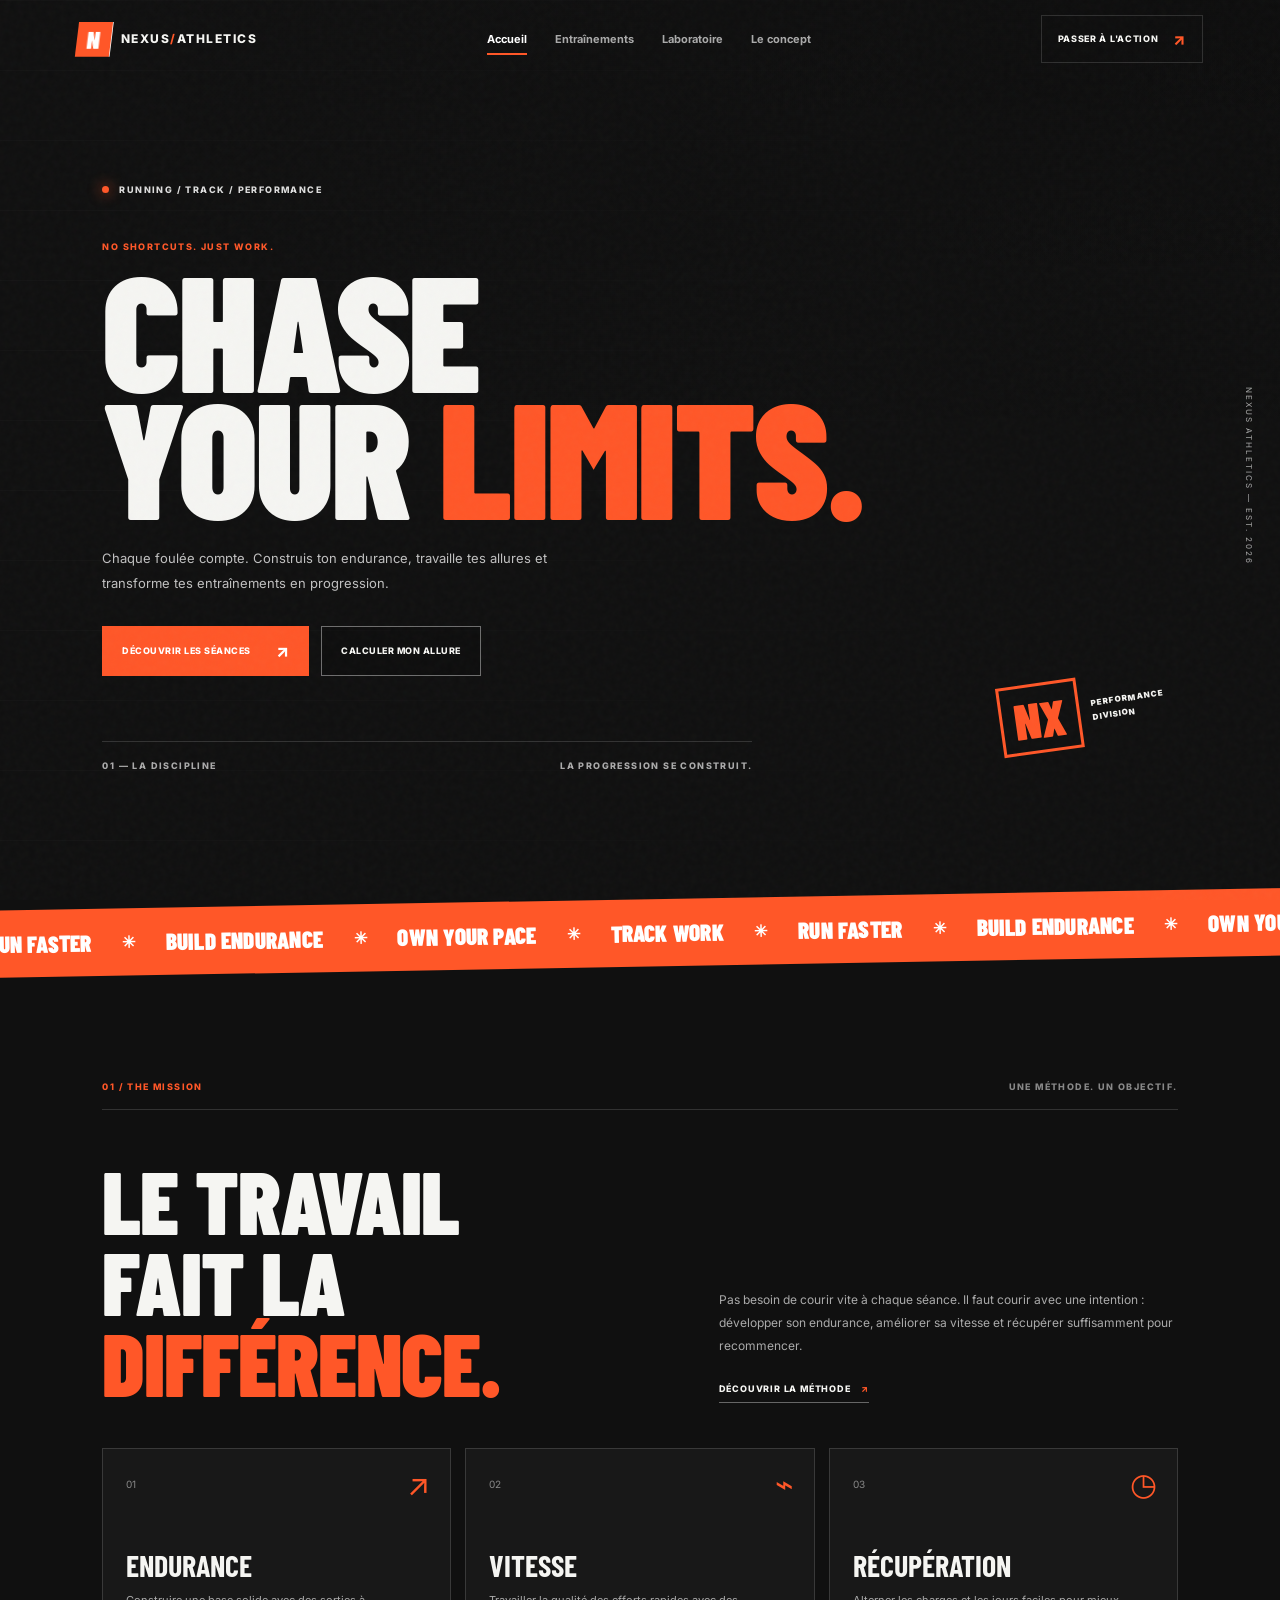
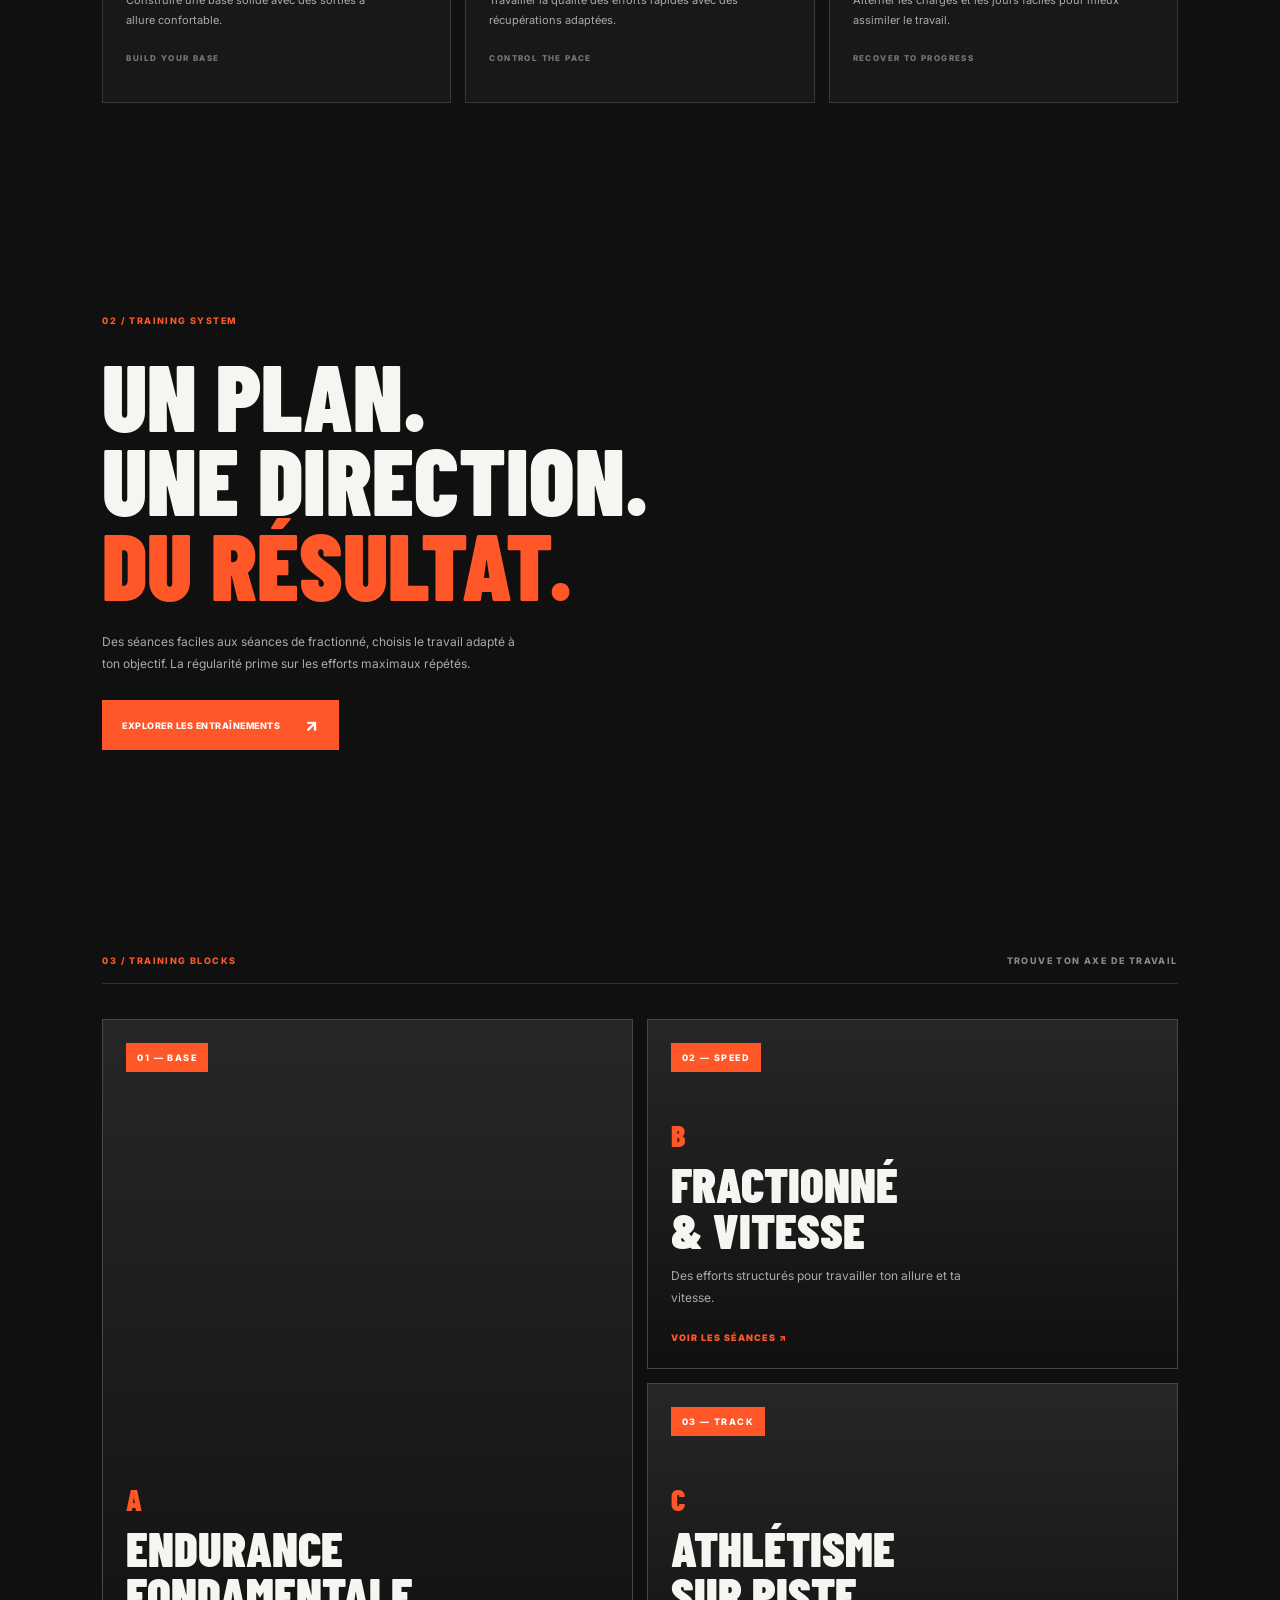
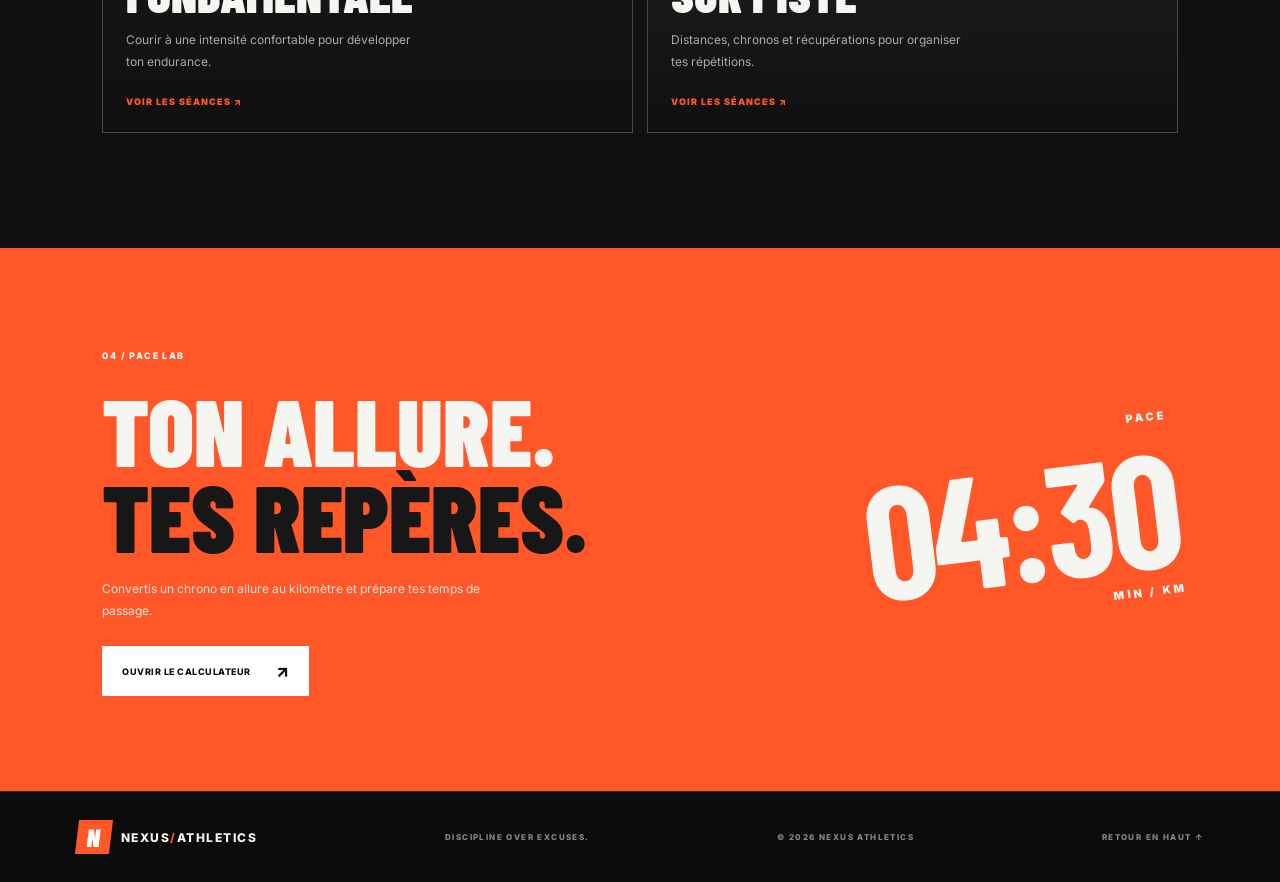
==== commit 9b340f78: "Rename 'Mes allures' link to 'Laboratoire'" ====
--- a/index.html
+++ b/index.html
@@ -27,7 +27,7 @@
     <nav class="nav" id="nav" aria-label="Navigation principale">
       <a class="nav-link active" href="index.html">Accueil</a>
       <a class="nav-link" href="systems.html">Entraînements</a>
-      <a class="nav-link" href="laboratory.html">Mes allures</a>
+      <a class="nav-link" href="laboratory.html">Laboratoire</a>
       <a class="nav-link" href="about.html">Le concept</a>
     </nav>
 
--- a/styles.css
+++ b/styles.css
@@ -1,121 +1,100 @@
-
-/* =========================================
-   NEXUS — DIGITAL SYSTEMS
-   Direction artistique : noir, orange, cyan
-========================================= */
+@import url('https://fonts.googleapis.com/css2?family=Barlow+Condensed:wght@500;600;700;800;900&family=Inter:wght@400;500;600;700;800&display=swap');
 
 :root {
-  --bg: #090b10;
-  --bg-soft: #10141c;
-  --panel: #141923;
-  --text: #f4f5f7;
-  --muted: #8b93a4;
-  --orange: #ff642e;
-  --cyan: #65f5e1;
-  --line: rgba(255,255,255,.12);
-  --font: "Arial", sans-serif;
-}
-
-* {
-  box-sizing: border-box;
-  margin: 0;
-  padding: 0;
-}
-
-html {
-  scroll-behavior: smooth;
+  --bg: #101010;
+  --bg2: #181818;
+  --panel: #202020;
+  --white: #f5f5f2;
+  --muted: #a1a1a1;
+  --orange: #ff5728;
+  --line: rgba(255,255,255,.14);
+  --display: 'Barlow Condensed', Impact, sans-serif;
+  --body: 'Inter', Arial, sans-serif;
+}
+
+* { box-sizing: border-box; margin: 0; padding: 0; }
+
+html { scroll-behavior: smooth; scroll-padding-top: 90px; }
+
+body {
   background: var(--bg);
-}
-
-body {
-  color: var(--text);
-  background:
-    radial-gradient(ellipse at 80% 10%, rgba(255,100,46,.09), transparent 35%),
-    var(--bg);
-  font-family: var(--font);
+  color: var(--white);
+  font-family: var(--body);
   overflow-x: hidden;
 }
 
-a {
-  color: inherit;
-  text-decoration: none;
-}
-
-button {
-  font: inherit;
-}
-
-::selection {
-  color: #090b10;
-  background: var(--orange);
-}
+body, button, input, select { font-family: var(--body); }
+a { color: inherit; text-decoration: none; }
+button, input, select { font: inherit; }
+button, a { -webkit-tap-highlight-color: transparent; }
+::selection { background: var(--orange); color: #fff; }
 
 .noise {
   position: fixed;
   inset: 0;
-  z-index: 10;
+  z-index: 20;
   pointer-events: none;
   opacity: .035;
-  background-image: url("data:image/svg+xml,%3Csvg viewBox='0 0 180 180' xmlns='http://www.w3.org/2000/svg'%3E%3Cfilter id='n'%3E%3CfeTurbulence type='fractalNoise' baseFrequency='.9' numOctaves='3' stitchTiles='stitch'/%3E%3C/filter%3E%3Crect width='100%25' height='100%25' filter='url(%23n)' opacity='.7'/%3E%3C/svg%3E");
+  background-image: url("data:image/svg+xml,%3Csvg viewBox='0 0 180 180' xmlns='http://www.w3.org/2000/svg'%3E%3Cfilter id='n'%3E%3CfeTurbulence type='fractalNoise' baseFrequency='.8' numOctaves='3' stitchTiles='stitch'/%3E%3C/filter%3E%3Crect width='100%25' height='100%25' filter='url(%23n)' opacity='.8'/%3E%3C/svg%3E");
 }
 
 .site-header {
   position: fixed;
-  z-index: 50;
+  z-index: 100;
   top: 0;
   left: 0;
   width: 100%;
-  height: 86px;
-  padding: 0 7%;
+  min-height: 78px;
+  padding: 0 6%;
   display: flex;
   align-items: center;
   justify-content: space-between;
+  gap: 30px;
   border-bottom: 1px solid transparent;
-  transition: .35s ease;
+  transition: background .3s, min-height .3s, border-color .3s;
 }
 
 .site-header.scrolled,
 .site-header.compact {
-  height: 68px;
-  background: rgba(9,11,16,.88);
-  backdrop-filter: blur(18px);
+  min-height: 66px;
+  background: rgba(16,16,16,.94);
+  backdrop-filter: blur(16px);
   border-color: var(--line);
 }
 
 .brand {
   display: inline-flex;
   align-items: center;
-  gap: 11px;
-  font-size: 19px;
-  font-weight: 900;
-  letter-spacing: 2px;
+  gap: 10px;
+  white-space: nowrap;
+  font-size: 12px;
+  font-weight: 800;
+  letter-spacing: 1.5px;
 }
 
 .brand-mark {
+  width: 34px;
+  height: 34px;
   display: grid;
   place-items: center;
-  width: 34px;
-  height: 34px;
-  color: #090b10;
   background: var(--orange);
-  font-size: 20px;
-  transform: skew(-8deg);
-}
-
-.brand-dot {
-  color: var(--orange);
-}
-
-.nav {
-  display: flex;
-  align-items: center;
-  gap: 35px;
-}
+  color: #fff;
+  font-family: var(--display);
+  font-size: 25px;
+  font-weight: 900;
+  transform: skew(-7deg);
+}
+
+.brand-dot { color: var(--orange); }
+
+.nav { display: flex; align-items: center; gap: 28px; }
 
 .nav-link {
   position: relative;
-  color: var(--muted);
-  font-size: 12px;
+  padding: 10px 0;
+  color: #aaa;
+  font-size: 11px;
+  font-weight: 700;
   transition: color .25s;
 }
 
@@ -123,972 +102,1430 @@
   content: "";
   position: absolute;
   left: 0;
-  bottom: -9px;
+  bottom: 1px;
   width: 0;
   height: 2px;
   background: var(--orange);
   transition: width .3s;
 }
 
-.nav-link:hover,
-.nav-link.active {
-  color: var(--text);
-}
-
-.nav-link:hover::after,
-.nav-link.active::after {
-  width: 100%;
-}
+.nav-link:hover, .nav-link.active { color: #fff; }
+.nav-link:hover::after, .nav-link.active::after { width: 100%; }
 
 .header-cta {
-  display: flex;
-  align-items: center;
-  gap: 20px;
-  padding: 12px 17px;
+  display: inline-flex;
+  align-items: center;
+  gap: 15px;
+  padding: 13px 16px;
   border: 1px solid var(--line);
-  font-size: 12px;
-  transition: .3s;
-}
-
-.header-cta:hover {
-  color: var(--bg);
-  background: var(--orange);
-  border-color: var(--orange);
-}
+  font-size: 9px;
+  font-weight: 800;
+  letter-spacing: .7px;
+  transition: background .25s, border-color .25s;
+}
+
+.header-cta span { color: var(--orange); font-size: 16px; }
+.header-cta:hover { background: var(--orange); border-color: var(--orange); }
+.header-cta:hover span { color: #fff; }
 
 .menu-toggle {
   display: none;
-  border: 0;
+  width: 42px;
+  height: 42px;
+  border: 1px solid var(--line);
   background: transparent;
   cursor: pointer;
 }
 
-.section-shell {
-  width: 100%;
-  padding-left: 9%;
-  padding-right: 9%;
+.menu-toggle span {
+  display: block;
+  width: 19px;
+  height: 2px;
+  margin: 5px auto;
+  background: #fff;
 }
 
 .hero {
   position: relative;
-  min-height: 800px;
-  height: 100vh;
+  min-height: 760px;
+  height: 100svh;
   max-height: 1000px;
   display: flex;
   align-items: center;
   overflow: hidden;
-  padding-top: 90px;
-}
-
-.hero-grid {
+  padding: 125px 8% 70px;
+}
+
+.hero-image, .hero-shade, .hero-lines {
   position: absolute;
   inset: 0;
   pointer-events: none;
-  opacity: .18;
-  background-image:
-    linear-gradient(rgba(255,255,255,.07) 1px, transparent 1px),
-    linear-gradient(90deg, rgba(255,255,255,.07) 1px, transparent 1px);
-  background-size: 65px 65px;
-  mask-image: linear-gradient(to bottom, black, transparent 95%);
-}
-
-.hero-glow {
-  position: absolute;
-  top: 12%;
-  right: 4%;
-  width: 650px;
-  height: 650px;
-  border-radius: 50%;
-  background: radial-gradient(circle, rgba(255,100,46,.16), transparent 68%);
-  filter: blur(25px);
-  animation: glowPulse 5s ease-in-out infinite alternate;
-}
-
-.hero-content {
-  position: relative;
-  z-index: 2;
-  width: 60%;
-}
-
-.eyebrow,
-.section-kicker {
-  display: flex;
-  align-items: center;
-  gap: 12px;
-  color: var(--muted);
-  font-size: 10px;
-  letter-spacing: 2px;
-}
-
-.status-dot {
-  width: 7px;
-  height: 7px;
-  flex-shrink: 0;
-  border-radius: 50%;
-  background: var(--cyan);
-  box-shadow: 0 0 15px var(--cyan);
-}
-
-.eyebrow-index {
-  margin-left: 12px;
-  color: var(--orange);
-}
-
-.hero-title {
-  margin-top: 35px;
-  font-size: clamp(55px, 7.2vw, 104px);
-  font-weight: 900;
-  line-height: .99;
-  letter-spacing: -6px;
-}
-
-.outline-word {
-  color: transparent;
-  -webkit-text-stroke: 1px #d5d8df;
-}
-
-.accent-word {
-  color: var(--orange);
-}
-
-.hero-copy {
-  max-width: 435px;
-  margin-top: 28px;
-  color: var(--muted);
-  font-size: 15px;
-  line-height: 1.9;
-}
-
-.hero-actions {
-  display: flex;
-  align-items: center;
-  flex-wrap: wrap;
-  gap: 27px;
-  margin-top: 35px;
-}
-
-.button {
-  min-height: 53px;
-  display: inline-flex;
-  align-items: center;
-  justify-content: space-between;
-  gap: 30px;
-  padding: 0 20px;
-  font-size: 12px;
-  font-weight: 700;
-  transition: transform .3s, background .3s, border-color .3s;
-}
-
-.button-primary {
-  color: #090b10;
-  background: var(--orange);
-  border: 1px solid var(--orange);
-}
-
-.button-primary:hover {
-  background: #ff8055;
-  transform: translateY(-4px);
-  box-shadow: 0 12px 40px rgba(255,100,46,.2);
-}
-
-.button-arrow {
-  font-size: 18px;
-}
-
-.text-link,
-.underlined-link {
-  color: #d5d8df;
-  font-size: 12px;
-}
-
-.text-link span,
-.underlined-link span {
-  margin-left: 8px;
-  color: var(--orange);
-}
-
-.hero-foot {
-  display: flex;
-  align-items: center;
-  gap: 45px;
-  margin-top: 75px;
-  color: #727a8b;
+}
+
+.hero-image {
+  background-image: url('https://images.unsplash.com/photo-1552674605-db6ffd4facb5?auto=format&fit=crop&w=2000&q=85');
+  background-position: center;
+  background-size: cover;
+  opacity: .47;
+  transform: scale(1.04);
+  animation: heroZoom 18s ease-in-out infinite alternate;
+}
+
+.hero-shade {
+  background: linear-gradient(90deg, #101010 0%, rgba(16,16,16,.93) 28%, rgba(16,16,16,.58) 65%, rgba(16,16,16,.18) 100%),
+    linear-gradient(0deg, #101010 0%, transparent 45%, rgba(0,0,0,.2) 100%);
+}
+
+.hero-lines {
+  opacity: .15;
+  background-image: linear-gradient(rgba(255,255,255,.12) 1px, transparent 1px);
+  background-size: 100% 70px;
+  mask-image: linear-gradient(to right, black, transparent 90%);
+}
+
+.hero-content { position: relative; z-index: 2; width: min(780px, 80%); }
+
+.eyebrow, .section-index, .section-note, .hero-overline, .hero-meta,
+.page-hero-bottom, .training-tag, .card-footer, .session-category,
+.session-details, .session-side, .panel-label, .result-main > span,
+.result-stats > div > span, .splits-heading, .week-card > span,
+.disclaimer, .footer-note, .footer-copy, .back-top {
   font-size: 9px;
-  letter-spacing: 1.6px;
-}
-
-.hero-foot > span:last-child {
-  display: flex;
-  align-items: center;
-  gap: 12px;
-}
-
-.scroll-line {
-  display: inline-block;
-  width: 40px;
-  height: 1px;
-  background: var(--orange);
-  animation: linePulse 1.5s infinite alternate;
-}
-
-.hero-visual {
-  position: absolute;
-  top: 50%;
-  right: 7%;
-  width: min(39vw, 490px);
-  aspect-ratio: 1;
-  transform: translateY(-46%);
-}
-
-.orbit {
-  position: absolute;
-  inset: 10%;
-  border: 1px solid rgba(101,245,225,.3);
-  border-radius: 50%;
-}
-
-.orbit-one {
-  transform: rotateX(68deg) rotate(-25deg);
-  animation: orbitSpin 18s linear infinite;
-}
-
-.orbit-two {
-  inset: 1%;
-  border-color: rgba(255,100,46,.4);
-  transform: rotateY(68deg) rotate(25deg);
-  animation: orbitSpin 23s linear infinite reverse;
-}
-
-.orbit-three {
-  inset: 17%;
-  border-style: dashed;
-  border-color: rgba(255,255,255,.18);
-  animation: orbitSpin 35s linear infinite;
-}
-
-.core {
-  position: absolute;
-  top: 50%;
-  left: 50%;
-  width: 38%;
-  aspect-ratio: 1;
-  display: grid;
-  place-items: center;
-  transform: translate(-50%,-50%) rotate(45deg);
-  background: linear-gradient(135deg, rgba(255,100,46,.2), rgba(101,245,225,.08));
-  border: 1px solid rgba(255,100,46,.7);
-  box-shadow: 0 0 70px rgba(255,100,46,.13), inset 0 0 35px rgba(255,100,46,.1);
-  animation: coreFloat 4s ease-in-out infinite;
-}
-
-.core-inner {
-  transform: rotate(-45deg);
-  font-size: clamp(28px, 4vw, 52px);
-  font-weight: 900;
-  letter-spacing: -3px;
-}
-
-.core-inner span {
-  color: var(--orange);
-  animation: blink 1s steps(2) infinite;
-}
-
-.visual-label {
-  position: absolute;
-  color: var(--muted);
-  font-size: 9px;
-  letter-spacing: 1px;
-}
-
-.visual-label b {
-  margin-left: 6px;
-  color: var(--cyan);
-}
-
-.label-top {
-  top: 12%;
-  left: 0;
-}
-
-.label-bottom {
-  right: 0;
-  bottom: 13%;
-}
-
-.crosshair {
-  position: absolute;
-  color: var(--orange);
-  font-size: 24px;
-}
-
-.crosshair-one {
-  top: 25%;
-  right: 9%;
-}
-
-.crosshair-two {
-  bottom: 22%;
-  left: 7%;
-}
-
-.hero-side-note {
-  position: absolute;
-  right: 3%;
-  bottom: 15%;
-  color: #5e6573;
-  font-size: 9px;
-  letter-spacing: 2px;
-  writing-mode: vertical-rl;
-}
-
-.ticker {
-  overflow: hidden;
-  padding: 22px 0;
-  color: #0b0d12;
-  background: var(--orange);
-  transform: rotate(-1deg) scale(1.02);
-}
-
-.ticker-track {
-  display: flex;
-  align-items: center;
-  justify-content: space-around;
-  gap: 38px;
-  width: max-content;
-  min-width: 100%;
-  animation: tickerMove 28s linear infinite;
-}
-
-.ticker-track span {
-  font-size: 11px;
-  font-weight: 900;
-  letter-spacing: 2px;
-}
-
-.ticker-track i {
-  font-size: 17px;
-  font-style: normal;
-}
-
-.section-pad {
-  padding-top: 130px;
-  padding-bottom: 130px;
-}
-
-.section-kicker {
-  justify-content: space-between;
-  padding-bottom: 22px;
-  border-bottom: 1px solid var(--line);
-}
-
-.intro-grid {
-  display: grid;
-  grid-template-columns: 1.2fr .8fr;
-  align-items: end;
-  gap: 70px;
-  padding-top: 55px;
-}
-
-.section-title {
-  font-size: clamp(38px, 5.4vw, 70px);
-  line-height: 1.06;
-  letter-spacing: -3px;
-}
-
-.intro-text p,
-.section-heading-row > p {
-  max-width: 410px;
-  color: var(--muted);
-  font-size: 14px;
-  line-height: 1.9;
-}
-
-.underlined-link {
-  display: inline-block;
-  margin-top: 26px;
-  padding-bottom: 9px;
-  border-bottom: 1px solid #555b68;
-}
-
-.stats-grid {
-  display: grid;
-  grid-template-columns: repeat(3,1fr);
-  gap: 18px;
-  margin-top: 80px;
-}
-
-.stat-card {
-  position: relative;
-  display: flex;
-  flex-direction: column;
-  min-height: 185px;
-  padding: 23px;
-  overflow: hidden;
-  background: linear-gradient(135deg, #131720, #0d1017);
-  border: 1px solid var(--line);
-  transition: transform .35s, border-color .35s;
-}
-
-.stat-card:hover {
-  transform: translateY(-7px);
-  border-color: var(--orange);
-}
-
-.stat-index {
-  color: var(--muted);
-  font-size: 10px;
-  letter-spacing: 1px;
-}
-
-.stat-number {
-  margin-top: 20px;
-  font-size: 45px;
-  letter-spacing: -2px;
-}
-
-.stat-label {
-  margin-top: 6px;
-  color: var(--muted);
-  font-size: 12px;
-}
-
-.stat-line {
-  position: absolute;
-  right: 0;
-  bottom: 0;
-  left: 0;
-  height: 2px;
-  background: linear-gradient(90deg, var(--orange), var(--cyan));
-  transform: scaleX(0);
-  transform-origin: left;
-  transition: transform .4s;
-}
-
-.stat-card:hover .stat-line {
-  transform: scaleX(1);
-}
-
-.systems-section {
-  background: #0d1017;
-}
-
-.section-heading-row {
-  display: flex;
-  align-items: end;
-  justify-content: space-between;
-  gap: 40px;
-  padding: 50px 0;
-}
-
-.muted-title {
-  color: #646c7b;
-}
-
-.module-grid {
-  display: grid;
-  grid-template-columns: repeat(2,minmax(0,1fr));
-  gap: 20px;
-}
-
-.module-card {
-  position: relative;
-  display: flex;
-  flex-direction: column;
-  min-height: 390px;
-  padding: 23px;
-  overflow: hidden;
-  background: #141923;
-  border: 1px solid var(--line);
-  transition: transform .4s, border-color .4s, background .4s;
-}
-
-.module-card:hover {
-  transform: translateY(-8px);
-  border-color: rgba(255,100,46,.65);
-  background: #191e29;
-}
-
-.module-large {
-  grid-row: span 2;
-  min-height: 500px;
-}
-
-.module-top,
-.module-bottom {
-  display: flex;
-  align-items: center;
-  justify-content: space-between;
-  gap: 20px;
-}
-
-.module-top {
-  color: var(--muted);
-  font-size: 10px;
-  letter-spacing: 1.5px;
-}
-
-.module-icon {
-  color: var(--orange);
-  font-size: 21px;
-  transition: transform .3s;
-}
-
-.module-card:hover .module-icon {
-  transform: translate(4px,-4px);
-}
-
-.module-art {
-  position: relative;
-  flex: 1;
-  min-height: 210px;
-  margin: 20px 0;
-  overflow: hidden;
-  background: radial-gradient(ellipse at center, #202a38, #10141c 72%);
-}
-
-.art-wave {
-  display: flex;
-  align-items: center;
-  justify-content: center;
-  gap: 9px;
-  perspective: 400px;
-}
-
-.art-wave span {
-  width: 9%;
-  height: 65%;
-  border: 1px solid var(--cyan);
-  background: linear-gradient(to top, rgba(101,245,225,.05), rgba(101,245,225,.3));
-  transform: skewY(-25deg) rotateY(15deg);
-  box-shadow: 0 0 20px rgba(101,245,225,.08);
-  animation: wave 1.8s ease-in-out infinite alternate;
-}
-
-.art-wave span:nth-child(2n) {
-  height: 35%;
-  animation-delay: -.5s;
-}
-
-.art-wave span:nth-child(3n) {
-  height: 85%;
-  animation-delay: -.9s;
-}
-
-.art-radar {
-  display: grid;
-  place-items: center;
-}
-
-.radar-ring {
-  position: absolute;
-  width: 190px;
-  aspect-ratio: 1;
-  border: 1px solid rgba(101,245,225,.55);
-  border-radius: 50%;
-  background: repeating-radial-gradient(circle, transparent 0 24px, rgba(101,245,225,.18) 25px 26px);
-}
-
-.radar-sweep {
-  position: absolute;
-  width: 190px;
-  aspect-ratio: 1;
-  border-radius: 50%;
-  background: conic-gradient(from 0deg, transparent 70%, rgba(101,245,225,.35));
-  animation: orbitSpin 4s linear infinite;
-}
-
-.radar-point {
-  z-index: 1;
+  font-weight: 800;
+  letter-spacing: 1.4px;
+}
+
+.eyebrow {
+  display: flex;
+  align-items: center;
+  gap: 10px;
+  color: #ddd;
+}
+
+.live-dot {
   width: 7px;
   height: 7px;
   border-radius: 50%;
   background: var(--orange);
-  box-shadow: 0 0 18px var(--orange);
-}
-
-.art-cube {
+  box-shadow: 0 0 14px var(--orange);
+}
+
+.hero-overline {
+  margin-top: 46px;
+  color: var(--orange);
+}
+
+.hero h1, .page-hero h1 {
+  margin-top: 12px;
+  font-family: var(--display);
+  font-size: clamp(80px, 13vw, 165px);
+  font-weight: 900;
+  line-height: .77;
+  letter-spacing: -3px;
+  text-transform: uppercase;
+}
+
+.hero h1 span, .page-hero h1 span { color: var(--orange); }
+
+.hero-copy, .page-lead {
+  max-width: 470px;
+  margin-top: 28px;
+  color: #c1c1c1;
+  font-size: 13px;
+  line-height: 1.9;
+}
+
+.hero-actions { display: flex; flex-wrap: wrap; gap: 12px; margin-top: 30px; }
+
+.button {
+  min-height: 50px;
+  display: inline-flex;
+  align-items: center;
+  justify-content: space-between;
+  gap: 25px;
+  padding: 0 19px;
+  border: 1px solid transparent;
+  font-size: 9px;
+  font-weight: 800;
+  letter-spacing: .5px;
+  transition: transform .25s, background .25s, border-color .25s;
+}
+
+.button span { font-size: 17px; }
+
+.button:hover { transform: translateY(-4px); }
+
+.button-primary {
+  color: #fff;
+  background: var(--orange);
+  border-color: var(--orange);
+}
+
+.button-primary:hover { background: #e94317; box-shadow: 0 12px 30px rgba(255,87,40,.23); }
+
+.button-ghost { border-color: rgba(255,255,255,.4); background: rgba(0,0,0,.15); }
+.button-ghost:hover { border-color: var(--orange); background: rgba(255,87,40,.12); }
+
+.button-light { color: #111; background: #fff; }
+.button-light:hover { background: var(--orange); color: #fff; }
+
+.hero-meta {
+  display: flex;
+  justify-content: space-between;
+  gap: 20px;
+  max-width: 650px;
+  margin-top: 65px;
+  padding-top: 18px;
+  border-top: 1px solid var(--line);
+  color: #aaa;
+}
+
+.hero-stamp {
+  position: absolute;
+  z-index: 2;
+  right: 9%;
+  bottom: 17%;
+  display: flex;
+  align-items: center;
+  gap: 12px;
+  transform: rotate(-8deg);
+}
+
+.hero-stamp > span:first-child {
+  font-family: var(--display);
+  font-size: 50px;
+  font-weight: 900;
+  color: var(--orange);
+  border: 3px solid var(--orange);
+  padding: 2px 12px;
+}
+
+.hero-stamp > span:last-child {
+  font-size: 8px;
+  line-height: 1.7;
+  font-weight: 900;
+  letter-spacing: 1px;
+}
+
+.vertical-label {
+  position: absolute;
+  right: 2%;
+  top: 43%;
+  color: #aaa;
+  font-size: 8px;
+  letter-spacing: 2px;
+  writing-mode: vertical-rl;
+}
+
+.ticker {
+  overflow: hidden;
+  padding: 19px 0;
+  background: var(--orange);
+  color: #fff;
+  transform: rotate(-1deg) scale(1.02);
+}
+
+.ticker-track {
+  display: flex;
+  align-items: center;
+  justify-content: space-around;
+  gap: 30px;
+  width: max-content;
+  min-width: 100%;
+  animation: tickerMove 26s linear infinite;
+}
+
+.ticker-track span { font-family: var(--display); font-size: 23px; font-weight: 900; white-space: nowrap; }
+.ticker-track b { font-size: 16px; }
+
+.section { padding-left: 8%; padding-right: 8%; }
+.section-pad { padding-top: 115px; padding-bottom: 115px; }
+
+.section-top {
+  display: flex;
+  align-items: center;
+  justify-content: space-between;
+  gap: 20px;
+  padding-bottom: 17px;
+  border-bottom: 1px solid var(--line);
+}
+
+.section-index { color: var(--orange); }
+.section-note { color: #888; text-align: right; }
+
+.mission-grid {
   display: grid;
-  place-items: center;
-  perspective: 600px;
-}
-
-.cube {
+  grid-template-columns: 1.1fr .9fr;
+  gap: 55px;
+  align-items: end;
+  padding: 50px 0 45px;
+}
+
+.section-title {
+  font-family: var(--display);
+  font-size: clamp(45px, 7vw, 88px);
+  font-weight: 900;
+  line-height: .92;
+  letter-spacing: -1px;
+}
+
+.accent { color: var(--orange); }
+
+.mission-copy p, .feature-content > p, .training-card-content p,
+.manifesto-copy p, .final-cta p {
+  color: #aaa;
+  font-size: 12px;
+  line-height: 1.9;
+}
+
+.text-link {
+  display: inline-block;
+  margin-top: 25px;
+  padding-bottom: 8px;
+  border-bottom: 1px solid #666;
+  font-size: 9px;
+  font-weight: 800;
+  letter-spacing: .8px;
+}
+
+.text-link span { color: var(--orange); margin-left: 8px; }
+.text-link:hover { border-color: var(--orange); }
+
+.principle-grid { display: grid; grid-template-columns: repeat(3,1fr); gap: 14px; }
+
+.principle-card {
   position: relative;
-  width: 95px;
-  height: 95px;
-  transform-style: preserve-3d;
-  transform: rotateX(-25deg) rotateY(35deg);
-  animation: cubeTurn 9s linear infinite;
-}
-
-.cube span {
+  min-height: 255px;
+  padding: 23px;
+  background: var(--bg2);
+  border: 1px solid var(--line);
+  overflow: hidden;
+  transition: transform .35s, border-color .35s;
+}
+
+.principle-card::before {
+  content: "";
+  position: absolute;
+  left: 0;
+  bottom: 0;
+  width: 100%;
+  height: 3px;
+  background: var(--orange);
+  transform: scaleX(0);
+  transform-origin: left;
+  transition: transform .35s;
+}
+
+.principle-card:hover { transform: translateY(-7px); border-color: var(--orange); }
+.principle-card:hover::before { transform: scaleX(1); }
+
+.card-number { color: #888; font-size: 10px; }
+.card-symbol { position: absolute; top: 16px; right: 20px; color: var(--orange); font-size: 31px; }
+.principle-card h3 { margin-top: 55px; font-family: var(--display); font-size: 30px; }
+.principle-card p { max-width: 270px; margin-top: 8px; color: #aaa; font-size: 11px; line-height: 1.8; }
+.card-footer { display: block; margin-top: 23px; color: #777; font-size: 8px; }
+
+.feature-section {
+  position: relative;
+  min-height: 560px;
+  display: flex;
+  align-items: center;
+  padding: 90px 8%;
+  overflow: hidden;
+}
+
+.feature-photo {
   position: absolute;
   inset: 0;
-  border: 1px solid var(--orange);
-  background: rgba(255,100,46,.07);
-  box-shadow: inset 0 0 25px rgba(255,100,46,.08);
-}
-
-.cube span:nth-child(2) {
-  transform: rotateY(90deg) translateZ(47px);
-}
-
-.cube span:nth-child(3) {
-  transform: rotateX(90deg) translateZ(47px);
-}
-
-.module-bottom {
-  align-items: end;
-}
-
-.module-bottom h3 {
-  margin-bottom: 10px;
-  font-size: 20px;
-}
-
-.module-bottom p {
-  color: var(--muted);
-  font-size: 12px;
-  line-height: 1.7;
-}
-
-.module-tag {
-  flex-shrink: 0;
-  color: var(--cyan);
-  font-size: 8px;
-  letter-spacing: 1px;
-}
-
-.manifesto {
+  background-image: url('https://images.unsplash.com/photo-1552674605-db6ffd4facb5?auto=format&fit=crop&w=1800&q=85');
+  background-size: cover;
+  background-position: center 45%;
+  opacity: .4;
+}
+
+.feature-section::after {
+  content: "";
+  position: absolute;
+  inset: 0;
+  background: linear-gradient(90deg, #101010 0%, rgba(16,16,16,.9) 43%, rgba(16,16,16,.3) 100%);
+}
+
+.feature-content { position: relative; z-index: 2; max-width: 680px; }
+.feature-content h2, .final-cta h2 {
+  margin-top: 25px;
+  font-family: var(--display);
+  font-size: clamp(50px, 8vw, 94px);
+  font-weight: 900;
+  line-height: .9;
+}
+.feature-content > p { max-width: 430px; margin: 24px 0; }
+
+.training-grid { display: grid; grid-template-columns: 1fr 1fr; gap: 14px; margin-top: 35px; }
+
+.training-card {
   position: relative;
+  min-height: 350px;
+  display: flex;
+  flex-direction: column;
+  justify-content: space-between;
+  padding: 23px;
+  overflow: hidden;
+  isolation: isolate;
+  background: #292929;
+  border: 1px solid var(--line);
+  transition: border-color .3s, transform .3s;
+}
+
+.training-card::before {
+  content: "";
+  position: absolute;
+  z-index: -2;
+  inset: 0;
+  background-size: cover;
+  background-position: center;
+  opacity: .4;
+  transition: transform .6s, opacity .3s;
+}
+
+.training-card::after {
+  content: "";
+  position: absolute;
+  z-index: -1;
+  inset: 0;
+  background: linear-gradient(0deg, #101010 0%, rgba(16,16,16,.45) 60%, rgba(16,16,16,.1));
+}
+
+.training-card-large { grid-row: span 2; min-height: 500px; }
+.training-card-large::before { background-image: url('https://images.unsplash.com/photo-1476480862126-209bfaa8edc8?auto=format&fit=crop&w=1100&q=80'); }
+.training-speed::before { background-image: url('https://images.unsplash.com/photo-1533561052604-c3beb6d55b8d?auto=format&fit=crop&w=1000&q=80'); }
+.training-track::before { background-image: url('https://images.unsplash.com/photo-1552674605-db6ffd4facb5?auto=format&fit=crop&w=1000&q=80'); }
+
+.training-card:hover { transform: translateY(-5px); border-color: var(--orange); }
+.training-card:hover::before { transform: scale(1.06); opacity: .58; }
+.training-tag { align-self: flex-start; padding: 9px 11px; background: var(--orange); color: #fff; }
+.training-card-content { max-width: 390px; }
+.training-number { color: var(--orange); font-family: var(--display); font-size: 30px; font-weight: 900; }
+.training-card-content h3 { margin: 8px 0 12px; font-family: var(--display); font-size: clamp(32px, 4vw, 49px); font-weight: 900; line-height: .94; }
+.training-card-content p { max-width: 300px; }
+.training-link { display: inline-block; margin-top: 22px; color: var(--orange); font-size: 9px; font-weight: 900; letter-spacing: 1px; }
+
+.pace-banner {
+  position: relative;
+  display: flex;
+  align-items: center;
+  justify-content: space-between;
+  gap: 50px;
+  padding: 95px 8%;
+  overflow: hidden;
+  background: var(--orange);
+}
+
+.pace-banner .section-index { color: #fff; }
+.pace-banner-content { position: relative; z-index: 1; }
+.pace-banner h2 { margin-top: 24px; font-family: var(--display); font-size: clamp(52px, 8vw, 95px); line-height: .9; font-weight: 900; }
+.pace-banner h2 .accent { color: #171717; }
+.pace-banner p { max-width: 390px; margin: 20px 0 25px; color: rgba(255,255,255,.85); font-size: 12px; line-height: 1.8; }
+.pace-graphic { display: flex; flex-direction: column; align-items: flex-end; transform: rotate(-7deg); }
+.pace-graphic span { font-size: 11px; font-weight: 900; letter-spacing: 3px; }
+.pace-graphic strong { font-family: var(--display); font-size: clamp(75px, 13vw, 160px); line-height: 1; letter-spacing: -4px; }
+
+/* Pages secondaires */
+
+.page-hero {
+  position: relative;
+  min-height: 540px;
+  display: flex;
+  flex-direction: column;
+  justify-content: center;
+  align-items: flex-start;
+  padding: 150px 8% 80px;
+  overflow: hidden;
+  border-bottom: 1px solid var(--line);
+}
+
+.page-hero-bg {
+  position: absolute;
+  inset: 0;
+  background: radial-gradient(ellipse at 80% 50%, rgba(255,87,40,.18), transparent 45%),
+    repeating-linear-gradient(135deg, transparent 0 55px, rgba(255,255,255,.025) 56px 57px);
+}
+
+.page-hero > *:not(.page-hero-bg) { position: relative; z-index: 1; }
+.page-hero h1 { font-size: clamp(75px, 12vw, 135px); margin-top: 35px; }
+.page-hero .page-lead { max-width: 500px; margin-top: 25px; }
+.page-hero-bottom { position: absolute !important; left: 8%; right: 8%; bottom: 25px; display: flex; justify-content: space-between; color: #888; }
+.page-hero-compact { min-height: 480px; }
+
+.session-list { margin-top: 30px; border-top: 1px solid var(--line); }
+
+.session-card {
   display: grid;
-  grid-template-columns: .7fr 1.3fr;
-  gap: 60px;
-  padding-top: 130px;
-  padding-bottom: 130px;
-  overflow: hidden;
-  background: radial-gradient(ellipse at 10% 50%, rgba(255,100,46,.12), transparent 45%);
-}
-
-.manifesto-mark {
-  color: transparent;
-  font-size: clamp(100px, 16vw, 210px);
-  font-weight: 900;
-  letter-spacing: -15px;
-  -webkit-text-stroke: 1px rgba(255,100,46,.45);
-}
-
-.manifesto-mark span {
-  color: var(--orange);
-  -webkit-text-stroke: 0;
-}
-
-.manifesto-content .section-kicker {
-  justify-content: flex-start;
-  border: 0;
-}
-
-.manifesto-content h2 {
-  margin-top: 25px;
-  font-size: clamp(38px, 5vw, 67px);
-  line-height: 1.1;
-  letter-spacing: -3px;
-}
-
-.manifesto-content p {
-  max-width: 440px;
-  margin-top: 22px;
-  color: var(--muted);
-  font-size: 14px;
-  line-height: 1.9;
-}
-
-.button-outline {
-  margin-top: 28px;
-  border: 1px solid var(--line);
-}
-
-.button-outline:hover {
-  border-color: var(--orange);
-  transform: translateY(-4px);
-}
+  grid-template-columns: 70px 1fr 130px;
+  gap: 30px;
+  padding: 40px 20px;
+  border-bottom: 1px solid var(--line);
+  transition: background .3s;
+}
+
+.session-card:hover { background: #171717; }
+.session-id { color: var(--orange); font-family: var(--display); font-size: 35px; font-weight: 900; }
+.session-category { color: #999; }
+.session-main h2 { margin-top: 12px; font-family: var(--display); font-size: clamp(34px, 5vw, 55px); line-height: .95; }
+.session-main > p { max-width: 650px; margin-top: 17px; color: #aaa; font-size: 12px; line-height: 1.9; }
+.session-details { display: flex; flex-wrap: wrap; gap: 20px; margin-top: 20px; color: var(--orange); font-size: 8px; }
+.session-side { display: flex; flex-direction: column; justify-content: space-between; align-items: flex-end; color: #888; text-align: right; line-height: 1.8; }
+.session-icon { color: var(--orange); font-size: 30px; }
+
+.weekly-section { background: #181818; }
+.week-grid { display: grid; grid-template-columns: repeat(4,1fr); gap: 10px; margin-top: 35px; }
+.week-card { min-height: 130px; padding: 17px; background: #222; border: 1px solid var(--line); }
+.week-card > span { color: var(--orange); }
+.week-card strong { display: block; margin-top: 17px; font-family: var(--display); font-size: 24px; text-transform: uppercase; }
+.week-card p { margin-top: 5px; color: #999; font-size: 10px; line-height: 1.6; }
+.disclaimer { margin-top: 25px; color: #999; font-size: 9px; line-height: 1.8; letter-spacing: .2px; }
+
+/* Calculateur */
+
+.calculator-layout { display: grid; grid-template-columns: .9fr 1.1fr; gap: 18px; margin-top: 35px; align-items: stretch; }
+.calculator-panel, .results-panel { padding: clamp(22px,4vw,40px); background: #191919; border: 1px solid var(--line); }
+.panel-label { color: var(--orange); }
+.calculator-panel h2 { margin-top: 25px; font-family: var(--display); font-size: 52px; font-weight: 900; line-height: .9; }
+.panel-copy { margin: 17px 0 25px; color: #aaa; font-size: 12px; line-height: 1.8; }
+#pace-form label { display: block; margin: 20px 0 9px; color: #aaa; font-size: 9px; font-weight: 800; letter-spacing: 1px; }
+#distance, .time-inputs input {
+  width: 100%;
+  min-width: 0;
+  padding: 13px;
+  color: #fff;
+  background: #101010;
+  border: 1px solid #414141;
+  border-radius: 0;
+}
+#distance:focus, .time-inputs input:focus { outline: 1px solid var(--orange); border-color: var(--orange); }
+#distance option { background: #101010; }
+.time-inputs { display: grid; grid-template-columns: repeat(3,minmax(0,1fr)); gap: 9px; }
+.time-inputs > div { min-width: 0; }
+.time-inputs input { font-size: 18px; font-weight: 700; }
+.time-inputs span { display: block; margin-top: 8px; color: #888; font-size: 8px; text-align: center; letter-spacing: .5px; }
+.calculator-submit { width: 100%; margin-top: 25px; cursor: pointer; }
+.form-error { min-height: 15px; margin-top: 10px; color: #ff9075; font-size: 11px; line-height: 1.6; }
+
+.result-main { display: flex; flex-direction: column; margin-top: 28px; padding: 25px; background: #101010; border-left: 3px solid var(--orange); }
+.result-main > span { color: #999; }
+.result-main strong { margin: 8px 0 0; font-family: var(--display); font-size: clamp(60px,8vw,90px); font-weight: 900; line-height: 1; }
+.result-main .result-unit { margin-top: 8px; color: var(--orange); }
+.result-stats { display: grid; grid-template-columns: repeat(3,minmax(0,1fr)); gap: 10px; margin: 18px 0 28px; }
+.result-stats > div { min-width: 0; padding: 13px 10px; background: #222; }
+.result-stats > div > span { display: block; color: #999; font-size: 7px; letter-spacing: .5px; }
+.result-stats strong { display: block; margin-top: 8px; font-size: clamp(13px,2vw,18px); overflow-wrap: anywhere; }
+.splits-heading { display: flex; justify-content: space-between; gap: 10px; padding-bottom: 13px; border-bottom: 1px solid var(--line); font-size: 8px; }
+.splits-heading span:last-child { color: #888; text-align: right; }
+.splits-list { display: grid; grid-template-columns: repeat(2,minmax(0,1fr)); gap: 0 20px; }
+.split-row { display: flex; justify-content: space-between; gap: 10px; padding: 13px 0; border-bottom: 1px solid var(--line); font-size: 10px; }
+.split-row span { color: #999; }
+.split-row strong { color: var(--orange); font-size: 12px; }
+
+/* À propos */
+
+.manifesto-grid { display: grid; grid-template-columns: .65fr 1.35fr; gap: 55px; align-items: start; padding-top: 50px; }
+.manifesto-number { color: transparent; font-family: var(--display); font-size: clamp(90px,15vw,170px); font-weight: 900; line-height: .8; -webkit-text-stroke: 1px var(--orange); }
+.manifesto-number span { color: var(--orange); -webkit-text-stroke: 0; }
+.manifesto-copy h2 { font-family: var(--display); font-size: clamp(40px,6vw,70px); line-height: .95; }
+.manifesto-copy p { margin-top: 22px; max-width: 650px; }
+.final-cta { padding: 100px 8%; background: var(--orange); }
+.final-cta .section-index { color: #fff; }
+.final-cta h2 { font-size: clamp(48px,8vw,90px); }
+.final-cta h2 .accent { color: #171717; }
+.final-cta p { margin: 20px 0; color: rgba(255,255,255,.85); }
+.final-cta .button { background: #111; border-color: #111; }
+.final-cta .button:hover { background: #333; }
+
+/* Pied de page */
 
 .site-footer {
   display: flex;
   align-items: center;
   justify-content: space-between;
   flex-wrap: wrap;
-  gap: 25px;
-  padding: 30px 7%;
+  gap: 22px;
+  padding: 28px 6%;
   border-top: 1px solid var(--line);
-  background: #07090d;
-}
-
-.footer-note,
-.footer-copy,
-.back-top {
-  color: var(--muted);
-  font-size: 9px;
-  letter-spacing: 1.2px;
-}
-
-.back-top {
-  transition: color .25s;
-}
-
-.back-top:hover {
-  color: var(--orange);
-}
+  background: #0b0b0b;
+}
+
+.footer-note, .footer-copy, .back-top { color: #888; font-size: 8px; }
+.back-top:hover { color: var(--orange); }
 
 /* Animations */
 
-@keyframes glowPulse {
-  from { opacity: .55; transform: scale(.9); }
-  to { opacity: 1; transform: scale(1.1); }
-}
-
-@keyframes orbitSpin {
-  to { transform: rotate(360deg); }
-}
-
-@keyframes coreFloat {
-  0%,100% { translate: 0 0; }
-  50% { translate: 0 -9px; }
-}
-
-@keyframes blink {
-  50% { opacity: 0; }
-}
-
-@keyframes linePulse {
-  from { transform: scaleX(.5); transform-origin: left; }
-  to { transform: scaleX(1); transform-origin: left; }
-}
-
-@keyframes tickerMove {
-  to { transform: translateX(-25%); }
-}
-
-@keyframes wave {
-  from { transform: skewY(-25deg) rotateY(15deg) scaleY(.75); }
-  to { transform: skewY(-25deg) rotateY(15deg) scaleY(1.05); }
-}
-
-@keyframes cubeTurn {
-  to { transform: rotateX(335deg) rotateY(395deg); }
-}
-
-/* Apparition au défilement */
+@keyframes tickerMove { to { transform: translateX(-25%); } }
+@keyframes heroZoom { from { transform: scale(1.04); } to { transform: scale(1.12); } }
 
 .js-ready .reveal {
   opacity: 0;
-  transform: translateY(25px);
-  transition: opacity .8s ease, transform .8s ease;
-}
-
-.js-ready .reveal.is-visible {
-  opacity: 1;
-  transform: translateY(0);
-}
-
-/* Responsive */
+  transform: translateY(24px);
+  transition: opacity .7s ease, transform .7s ease;
+}
+
+.js-ready .reveal.is-visible { opacity: 1; transform: translateY(0); }
+.js-ready .reveal:nth-child(2) { transition-delay: .08s; }
+.js-ready .reveal:nth-child(3) { transition-delay: .14s; }
+
+/* Tablettes */
 
 @media (max-width: 1000px) {
-  .section-shell {
-    padding-left: 6%;
-    padding-right: 6%;
-  }
-
-  .hero-content {
-    width: 65%;
-  }
-
-  .hero-visual {
-    right: -10%;
-    opacity: .55;
-  }
-
-  .nav {
-    gap: 18px;
-  }
-
-  .module-large {
-    min-height: 440px;
-  }
-
-  .module-card {
-    padding: 18px;
-  }
-}
+  .site-header { gap: 15px; padding: 0 4%; }
+  .nav { gap: 15px; }
+  .brand { font-size: 10px; }
+  .header-cta { padding: 11px; font-size: 8px; }
+  .section { padding-left: 6%; padding-right: 6%; }
+  .hero { padding-left: 6%; padding-right: 6%; }
+  .hero-content { width: 78%; }
+  .hero-stamp { right: 5%; bottom: 10%; }
+  .mission-grid { gap: 30px; }
+  .feature-section { padding-left: 6%; padding-right: 6%; }
+  .pace-banner { padding-left: 6%; padding-right: 6%; }
+  .page-hero { padding-left: 6%; padding-right: 6%; }
+  .page-hero-bottom { left: 6%; right: 6%; }
+  .calculator-layout { grid-template-columns: 1fr; }
+}
+
+/* Mobiles */
 
 @media (max-width: 720px) {
-  .site-header {
-    height: 70px;
-    padding: 0 6%;
-  }
+  .site-header { min-height: 68px; padding: 0 5%; }
+  .site-header.scrolled, .site-header.compact { min-height: 62px; }
+  .brand { font-size: 10px; letter-spacing: .8px; }
+  .brand-mark { width: 30px; height: 30px; }
+  .header-cta { display: none; }
+  .menu-toggle { display: block; flex-shrink: 0; }
 
   .nav {
     position: absolute;
-    top: 70px;
+    top: 100%;
+    left: 0;
     right: 0;
-    left: 0;
     display: none;
+    align-items: stretch;
+    flex-direction: column;
+    gap: 0;
+    padding: 10px 6% 20px;
+    background: rgba(16,16,16,.98);
+    border-bottom: 1px solid var(--line);
+  }
+
+  .nav.open, .nav.is-open { display: flex; }
+  .nav-link { padding: 15px 0; border-bottom: 1px solid var(--line); }
+  .nav-link::after { display: none; }
+
+  .hero { min-height: 740px; height: auto; padding: 135px 6% 55px; }
+  .hero-image { background-position: 58% center; opacity: .36; }
+  .hero-shade { background: linear-gradient(90deg, rgba(16,16,16,.94), rgba(16,16,16,.56)), linear-gradient(0deg, #101010, transparent 60%); }
+  .hero-content { width: 100%; }
+  .hero-overline { margin-top: 35px; }
+  .hero h1 { font-size: clamp(75px,16vw,112px); letter-spacing: -1px; }
+  .hero-copy { max-width: 370px; font-size: 12px; }
+  .hero-actions { align-items: stretch; flex-direction: column; max-width: 330px; }
+  .hero-actions .button { width: 100%; }
+  .hero-meta { flex-direction: column; gap: 10px; margin-top: 45px; font-size: 8px; }
+  .hero-stamp, .vertical-label { display: none; }
+
+  .ticker { padding: 15px 0; }
+  .ticker-track { gap: 20px; }
+  .ticker-track span { font-size: 18px; }
+
+  .section { padding-left: 6%; padding-right: 6%; }
+  .section-pad { padding-top: 75px; padding-bottom: 75px; }
+  .section-top { align-items: flex-start; }
+  .section-note { max-width: 45%; font-size: 7px; line-height: 1.6; }
+
+  .mission-grid { grid-template-columns: 1fr; gap: 22px; padding: 35px 0; }
+  .section-title { font-size: clamp(45px,11vw,68px); }
+  .principle-grid { grid-template-columns: 1fr; }
+  .principle-card { min-height: 210px; }
+  .principle-card h3 { margin-top: 40px; }
+
+  .feature-section { min-height: 540px; padding: 75px 6%; }
+  .feature-section::after { background: linear-gradient(90deg, rgba(16,16,16,.94), rgba(16,16,16,.63)); }
+  .feature-content h2, .final-cta h2 { font-size: clamp(49px,11vw,70px); }
+
+  .training-grid { grid-template-columns: 1fr; }
+  .training-card-large { grid-row: auto; min-height: 400px; }
+  .training-card { min-height: 350px; }
+
+  .pace-banner { align-items: flex-start; flex-direction: column; gap: 35px; padding: 75px 6%; }
+  .pace-graphic { align-self: flex-end; }
+  .pace-graphic strong { font-size: 100px; }
+
+  .page-hero { min-height: 490px; padding: 130px 6% 75px; }
+  .page-hero h1 { font-size: clamp(70px,15vw,105px); }
+  .page-hero-bottom { left: 6%; right: 6%; font-size: 7px; }
+  .page-hero-compact { min-height: 460px; }
+
+  .session-card { grid-template-columns: 40px 1fr; gap: 15px; padding: 28px 0; }
+  .session-id { font-size: 27px; }
+  .session-main h2 { font-size: 37px; }
+  .session-side { display: none; }
+  .session-details { gap: 10px; font-size: 7px; }
+
+  .week-grid { grid-template-columns: repeat(2,minmax(0,1fr)); }
+  .week-card { min-height: 115px; padding: 13px; }
+
+  .calculator-layout { grid-template-columns: minmax(0,1fr); }
+  .calculator-panel, .results-panel { padding: 22px 17px; }
+  .calculator-panel h2 { font-size: 46px; }
+  .result-stats { gap: 6px; }
+  .result-stats > div { padding: 10px 7px; }
+  .result-stats > div > span { font-size: 6px; }
+  .result-stats strong { font-size: 13px; }
+  .splits-heading { font-size: 7px; }
+  .splits-list { gap: 0 12px; }
+
+  .manifesto-grid { grid-template-columns: 1fr; gap: 35px; }
+  .manifesto-number { font-size: 105px; }
+  .final-cta { padding: 75px 6%; }
+
+  .site-footer { align-items: flex-start; flex-direction: column; padding: 28px 6%; }
+}
+
+@media (prefers-reduced-motion: reduce) {
+  *, *::before, *::after {
+    scroll-behavior: auto !important;
+    animation-duration: .01ms !important;
+    animation-iteration-count: 1 !important;
+    transition-duration: .01ms !important;
+  }
+
+  .js-ready .reveal { opacity: 1; transform: none; }
+}
+
+
+/* =========================================
+   NEXUS RUNNING LAB
+   Styles ajoutés pour laboratory.html
+========================================= */
+
+.lab-hero {
+  min-height: 690px;
+  grid-template-columns: 1.1fr .9fr;
+}
+
+.lab-hero .hero-title {
+  margin: 30px 0 24px;
+  font-size: clamp(76px, 10vw, 125px);
+  font-weight: 900;
+  line-height: .83;
+  letter-spacing: -.07em;
+}
+
+.accent-word { color: var(--orange); }
+
+.lab-hero .hero-copy {
+  max-width: 490px;
+}
+
+.lab-hero-meta {
+  display: flex;
+  flex-wrap: wrap;
+  justify-content: space-between;
+  gap: 12px;
+  margin-top: 45px;
+  padding-top: 18px;
+  border-top: 1px solid var(--line);
+  color: var(--muted);
+  font: 9px var(--mono);
+  letter-spacing: .08em;
+}
+
+.lab-secondary-link {
+  display: inline-flex;
+  align-items: center;
+  color: var(--muted);
+  font-size: 11px;
+  transition: color .25s;
+}
+
+.lab-secondary-link:hover { color: var(--orange); }
+
+.lab-visual { min-height: 440px; }
+
+.lab-section {
+  padding-top: 105px;
+  padding-bottom: 105px;
+}
+
+.lab-heading-row {
+  display: flex;
+  align-items: end;
+  justify-content: space-between;
+  gap: 45px;
+  padding: 48px 0 38px;
+}
+
+.lab-overline {
+  color: var(--orange);
+  font: 10px var(--mono);
+  letter-spacing: .12em;
+}
+
+.lab-title {
+  margin: 16px 0 0;
+  font-size: clamp(43px, 6vw, 76px);
+  line-height: .95;
+  letter-spacing: -.07em;
+}
+
+.lab-title span { color: var(--orange); }
+
+.lab-intro {
+  max-width: 350px;
+  margin-bottom: 5px;
+  color: var(--muted);
+  font-size: 13px;
+  line-height: 1.9;
+}
+
+/* Cartes de séances */
+
+.workout-grid {
+  display: grid;
+  grid-template-columns: repeat(3, minmax(0, 1fr));
+  gap: 12px;
+}
+
+.workout-card {
+  position: relative;
+  display: flex;
+  flex-direction: column;
+  align-items: stretch;
+  min-width: 0;
+  min-height: 245px;
+  padding: 20px;
+  overflow: hidden;
+  text-align: left;
+  color: var(--text);
+  background: var(--panel);
+  border: 1px solid var(--line);
+  cursor: pointer;
+  transition:
+    transform .3s var(--ease),
+    border-color .3s,
+    background .3s;
+}
+
+.workout-card:hover {
+  transform: translateY(-4px);
+  border-color: rgba(255,87,40,.65);
+}
+
+.workout-card.is-selected {
+  background: linear-gradient(145deg, rgba(255,87,40,.13), var(--panel) 65%);
+  border-color: var(--orange);
+  box-shadow: inset 0 0 0 1px rgba(255,87,40,.12);
+}
+
+.workout-card-top {
+  display: flex;
+  justify-content: space-between;
+  gap: 10px;
+  color: var(--muted);
+  font: 9px var(--mono);
+  letter-spacing: .1em;
+}
+
+.workout-symbol {
+  color: var(--orange);
+  font-size: 18px;
+}
+
+.workout-card-icon {
+  margin-top: 25px;
+  color: var(--orange);
+  font: 700 13px var(--mono);
+}
+
+.workout-card-title {
+  display: block;
+  margin-top: 7px;
+  font-size: clamp(22px, 2.4vw, 30px);
+  font-weight: 800;
+  letter-spacing: -.05em;
+}
+
+.workout-card-description {
+  margin-top: 9px;
+  color: var(--muted);
+  font-size: 11px;
+  line-height: 1.7;
+}
+
+.workout-card-footer {
+  margin-top: auto;
+  padding-top: 22px;
+  color: var(--orange);
+  font: 9px var(--mono);
+  letter-spacing: .04em;
+}
+
+/* Configuration */
+
+.lab-config-panel {
+  margin-top: 18px;
+  padding: clamp(22px, 4vw, 36px);
+  background: #0d1016;
+  border: 1px solid var(--line);
+}
+
+.lab-panel-heading {
+  display: flex;
+  align-items: center;
+  justify-content: space-between;
+  flex-wrap: wrap;
+  gap: 14px;
+  padding-bottom: 20px;
+  border-bottom: 1px solid var(--line);
+}
+
+.lab-live-label {
+  display: flex;
+  align-items: center;
+  gap: 8px;
+  color: var(--muted);
+  font: 9px var(--mono);
+}
+
+.lab-live-label > span {
+  width: 7px;
+  height: 7px;
+  border-radius: 50%;
+  background: #65df9b;
+  box-shadow: 0 0 12px rgba(101,223,155,.5);
+}
+
+.lab-config-grid {
+  display: grid;
+  grid-template-columns: repeat(4, minmax(0, 1fr));
+  gap: 16px;
+  padding-top: 25px;
+}
+
+.lab-field { min-width: 0; }
+
+.lab-field label {
+  display: block;
+  margin-bottom: 9px;
+  color: #a7b1bd;
+  font-size: 10px;
+  font-weight: 700;
+}
+
+.lab-field input {
+  display: block;
+  width: 100%;
+  min-width: 0;
+  min-height: 46px;
+  padding: 12px;
+  color: var(--text);
+  background: #090b10;
+  border: 1px solid var(--line);
+  border-radius: 0;
+  outline: none;
+}
+
+.lab-field input:focus {
+  border-color: var(--orange);
+  box-shadow: 0 0 0 2px rgba(255,87,40,.12);
+}
+
+.lab-field small {
+  display: block;
+  margin-top: 9px;
+  color: #788391;
+  font-size: 10px;
+  line-height: 1.6;
+}
+
+.custom-field { display: none; }
+.is-custom .custom-field { display: block; }
+
+.lab-config-actions {
+  display: flex;
+  align-items: center;
+  justify-content: space-between;
+  gap: 24px;
+  margin-top: 28px;
+  padding-top: 22px;
+  border-top: 1px solid var(--line);
+}
+
+.lab-config-actions > p {
+  max-width: 470px;
+  color: var(--muted);
+  font-size: 12px;
+  line-height: 1.8;
+}
+
+.lab-config-actions .button {
+  flex-shrink: 0;
+  cursor: pointer;
+}
+
+.lab-error {
+  margin-top: 12px;
+  color: #ff9b82;
+  font-size: 12px;
+}
+
+/* Chronomètre */
+
+.lab-timer-section {
+  padding: 95px 0 105px;
+  background: #0d1016;
+  border-top: 1px solid var(--line);
+  border-bottom: 1px solid var(--line);
+  scroll-margin-top: 80px;
+}
+
+.lab-timer-layout {
+  display: grid;
+  grid-template-columns: minmax(0, 1.15fr) minmax(280px, .85fr);
+  gap: 16px;
+  margin-top: 38px;
+  align-items: start;
+}
+
+.timer-main,
+.timer-plan-panel {
+  min-width: 0;
+  padding: clamp(20px, 3.5vw, 34px);
+  background: var(--panel);
+  border: 1px solid var(--line);
+}
+
+.timer-status-row {
+  display: flex;
+  align-items: center;
+  justify-content: space-between;
+  gap: 12px;
+}
+
+.timer-status {
+  color: var(--muted);
+  font: 9px var(--mono);
+  letter-spacing: .08em;
+}
+
+.timer-phase-label {
+  margin-top: 45px;
+  color: var(--orange);
+  font: 10px var(--mono);
+  letter-spacing: .13em;
+}
+
+.timer-phase-label[data-kind="recovery"] { color: var(--cyan); }
+.timer-phase-label[data-kind="warmup"] { color: #65df9b; }
+.timer-phase-label[data-kind="cooldown"] { color: #a8b7ca; }
+
+.timer-clock {
+  margin-top: 10px;
+  font: 800 clamp(68px, 10vw, 112px) var(--mono);
+  line-height: 1.05;
+  letter-spacing: -.09em;
+  font-variant-numeric: tabular-nums;
+}
+
+.timer-subtitle {
+  min-height: 42px;
+  margin-top: 15px;
+  color: var(--muted);
+  font-size: 12px;
+  line-height: 1.8;
+}
+
+.timer-progress-track {
+  width: 100%;
+  height: 4px;
+  margin-top: 27px;
+  overflow: hidden;
+  background: #303744;
+}
+
+.timer-progress-bar {
+  width: 0;
+  height: 100%;
+  background: var(--orange);
+  transition: width .2s linear;
+}
+
+.timer-stats {
+  display: grid;
+  grid-template-columns: repeat(3, minmax(0, 1fr));
+  gap: 10px;
+  margin-top: 25px;
+  padding-bottom: 24px;
+  border-bottom: 1px solid var(--line);
+}
+
+.timer-stats > div { min-width: 0; }
+
+.timer-stats span {
+  display: block;
+  color: #788391;
+  font: 8px var(--mono);
+  letter-spacing: .05em;
+}
+
+.timer-stats strong {
+  display: block;
+  margin-top: 8px;
+  font: 700 clamp(13px, 2vw, 19px) var(--mono);
+  overflow-wrap: anywhere;
+}
+
+.timer-controls {
+  display: flex;
+  flex-wrap: wrap;
+  gap: 9px;
+  margin-top: 23px;
+}
+
+.timer-controls button { cursor: pointer; }
+
+.timer-controls button:disabled {
+  opacity: .35;
+  cursor: not-allowed;
+  transform: none;
+  box-shadow: none;
+}
+
+.timer-reset {
+  padding: 12px 8px;
+  color: var(--muted);
+  background: transparent;
+  border: 0;
+  font-size: 10px;
+}
+
+.timer-reset:hover { color: var(--orange); }
+
+.timer-notice {
+  min-height: 20px;
+  margin-top: 17px;
+  color: var(--muted);
+  font-size: 11px;
+  line-height: 1.7;
+}
+
+.timer-plan-panel h3 {
+  margin-top: 25px;
+  font-size: 21px;
+  letter-spacing: -.04em;
+}
+
+.timer-plan-panel > p {
+  margin-top: 9px;
+  color: var(--muted);
+  font-size: 11px;
+  line-height: 1.7;
+}
+
+#plan-count {
+  color: var(--muted);
+  font: 9px var(--mono);
+}
+
+.timer-plan-list {
+  max-height: 550px;
+  margin-top: 22px;
+  overflow-y: auto;
+  scrollbar-color: var(--orange) #151a23;
+  scrollbar-width: thin;
+}
+
+.plan-empty {
+  padding: 18px 0;
+  color: var(--muted);
+  font-size: 11px;
+  line-height: 1.8;
+}
+
+.plan-row {
+  display: grid;
+  grid-template-columns: 27px minmax(0, 1fr) auto;
+  align-items: center;
+  gap: 10px;
+  padding: 13px 8px;
+  border-bottom: 1px solid var(--line);
+  transition: background .2s;
+}
+
+.plan-row.is-current {
+  background: rgba(255,87,40,.11);
+  box-shadow: inset 2px 0 var(--orange);
+}
+
+.plan-row.is-done { opacity: .45; }
+
+.plan-row-number {
+  color: #788391;
+  font: 9px var(--mono);
+}
+
+.plan-row-text {
+  min-width: 0;
+  font-size: 10px;
+  line-height: 1.6;
+  overflow-wrap: anywhere;
+}
+
+.plan-row-time {
+  color: var(--orange);
+  font: 10px var(--mono);
+}
+
+/* Historique */
+
+.lab-history-section { scroll-margin-top: 80px; }
+
+.history-stats {
+  display: grid;
+  grid-template-columns: repeat(2, minmax(0, 1fr));
+  gap: 12px;
+  margin-bottom: 38px;
+}
+
+.history-stat {
+  padding: 22px;
+  background: var(--panel);
+  border: 1px solid var(--line);
+}
+
+.history-stat > span {
+  display: block;
+  color: var(--muted);
+  font: 9px var(--mono);
+  letter-spacing: .08em;
+}
+
+.history-stat strong {
+  display: block;
+  margin-top: 13px;
+  color: var(--orange);
+  font-size: 38px;
+  letter-spacing: -.06em;
+}
+
+.history-toolbar {
+  display: flex;
+  align-items: center;
+  justify-content: space-between;
+  gap: 15px;
+  padding-bottom: 15px;
+  border-bottom: 1px solid var(--line);
+}
+
+.history-clear {
+  padding: 8px 0;
+  color: var(--muted);
+  background: transparent;
+  border: 0;
+  font-size: 10px;
+  cursor: pointer;
+}
+
+.history-clear:hover { color: var(--orange); }
+
+.history-empty {
+  padding: 30px 0;
+  color: var(--muted);
+  font-size: 12px;
+}
+
+.history-row {
+  display: grid;
+  grid-template-columns: minmax(0, 1fr) auto auto;
+  align-items: center;
+  gap: 18px;
+  padding: 20px 12px;
+  border-bottom: 1px solid var(--line);
+  transition: background .2s;
+}
+
+.history-row:hover { background: rgba(255,255,255,.025); }
+
+.history-row-info {
+  display: flex;
+  flex-direction: column;
+  gap: 7px;
+  min-width: 0;
+}
+
+.history-row-info strong {
+  font-size: 13px;
+  overflow-wrap: anywhere;
+}
+
+.history-row-info span {
+  color: var(--muted);
+  font-size: 10px;
+}
+
+.history-row-duration {
+  color: var(--orange);
+  font: 12px var(--mono);
+  white-space: nowrap;
+}
+
+.history-delete {
+  padding: 8px 0 8px 8px;
+  color: #8a96a5;
+  background: transparent;
+  border: 0;
+  font-size: 10px;
+  cursor: pointer;
+}
+
+.history-delete:hover { color: #ff9b82; }
+
+.history-notice {
+  min-height: 20px;
+  margin-top: 12px;
+  color: var(--muted);
+  font-size: 11px;
+}
+
+.lab-disclaimer {
+  display: grid;
+  grid-template-columns: 110px minmax(0, 1fr);
+  gap: 25px;
+  padding-top: 28px;
+  padding-bottom: 35px;
+  color: var(--muted);
+  font-size: 10px;
+  line-height: 1.8;
+}
+
+.lab-disclaimer > span {
+  color: var(--orange);
+  font: 9px var(--mono);
+}
+
+/* Tablettes */
+
+@media (max-width: 900px) {
+  .lab-hero { grid-template-columns: 1fr .7fr; }
+  .lab-visual { transform: scale(.85); }
+  .workout-grid { grid-template-columns: repeat(2, minmax(0, 1fr)); }
+  .lab-config-grid { grid-template-columns: repeat(2, minmax(0, 1fr)); }
+  .lab-timer-layout { grid-template-columns: 1fr; }
+  .timer-plan-list { max-height: 400px; }
+}
+
+/* Téléphones */
+
+@media (max-width: 680px) {
+  .lab-hero {
+    display: flex;
     flex-direction: column;
     align-items: stretch;
-    gap: 0;
-    padding: 12px 6% 25px;
-    background: rgba(9,11,16,.98);
-    border-bottom: 1px solid var(--line);
+    padding-top: 130px;
+    padding-bottom: 45px;
   }
 
-  .nav.open,
-  .nav.is-open {
-    display: flex;
+  .lab-hero .hero-title {
+    font-size: clamp(70px, 18vw, 105px);
   }
 
-  .nav-link {
-    padding: 16px 0;
-    border-bottom: 1px solid var(--line);
+  .lab-visual {
+    min-height: 310px;
+    margin-top: 20px;
+    transform: scale(.8);
+    transform-origin: center;
   }
 
-  .header-cta {
-    display: none;
+  .lab-hero-meta {
+    flex-direction: column;
+    font-size: 8px;
   }
 
-  .menu-toggle {
-    display: flex;
-    flex-direction: column;
-    gap: 6px;
-    padding: 10px;
-  }
-
-  .menu-toggle span {
-    width: 24px;
-    height: 2px;
-    background: var(--text);
-  }
-
-  .hero {
-    min-height: 760px;
-    height: auto;
-    padding-top: 140px;
-    padding-bottom: 70px;
-  }
-
-  .hero-content {
-    width: 100%;
-  }
-
-  .hero-title {
-    font-size: clamp(51px, 13vw, 82px);
-    letter-spacing: -3px;
-  }
-
-  .hero-copy {
-    max-width: 370px;
-    font-size: 13px;
-  }
-
-  .hero-visual {
-    top: 42%;
-    right: -38%;
-    width: 90vw;
-    opacity: .2;
-  }
-
-  .hero-foot {
-    flex-direction: column;
-    align-items: flex-start;
-    gap: 14px;
-    margin-top: 50px;
-  }
-
-  .hero-side-note {
-    display: none;
-  }
-
-  .section-pad {
-    padding-top: 80px;
-    padding-bottom: 80px;
-  }
-
-  .intro-grid {
-    grid-template-columns: 1fr;
-    gap: 25px;
-    padding-top: 35px;
-  }
-
-  .section-title {
-    font-size: clamp(38px, 10vw, 58px);
-    letter-spacing: -2px;
-  }
-
-  .stats-grid {
-    grid-template-columns: 1fr;
-    gap: 12px;
-    margin-top: 45px;
-  }
-
-  .stat-card {
-    min-height: 155px;
-  }
-
-  .section-heading-row {
+  .lab-section { padding-top: 75px; padding-bottom: 75px; }
+
+  .lab-heading-row {
     align-items: flex-start;
     flex-direction: column;
     gap: 20px;
     padding: 35px 0;
   }
 
-  .module-grid {
-    grid-template-columns: 1fr;
+  .lab-title { font-size: clamp(43px, 12vw, 62px); }
+
+  .workout-grid { grid-template-columns: 1fr; }
+
+  .workout-card {
+    min-height: 205px;
+    padding: 18px;
   }
 
-  .module-large {
-    grid-row: auto;
-    min-height: 400px;
+  .lab-config-panel { padding: 20px 16px; }
+
+  .lab-config-grid { gap: 16px 10px; }
+
+  .lab-field label { font-size: 9px; }
+  .lab-field input { padding: 10px; }
+
+  .lab-config-actions {
+    align-items: stretch;
+    flex-direction: column;
+    gap: 18px;
   }
 
-  .module-card {
-    min-height: 370px;
+  .lab-config-actions .button { width: 100%; }
+
+  .lab-timer-section { padding: 70px 0; }
+  .lab-timer-layout { margin-top: 25px; }
+
+  .timer-main, .timer-plan-panel { padding: 20px 15px; }
+
+  .timer-clock {
+    font-size: clamp(57px, 15vw, 82px);
   }
 
-  .manifesto {
+  .timer-stats { gap: 7px; }
+  .timer-stats span { font-size: 7px; }
+  .timer-stats strong { font-size: 12px; }
+
+  .timer-controls { display: grid; grid-template-columns: 1fr 1fr; }
+  .timer-controls .button { justify-content: space-between; gap: 8px; padding: 0 12px; }
+  .timer-reset { grid-column: 1 / -1; text-align: left; }
+
+  .history-stats { gap: 8px; }
+  .history-stat { padding: 16px 12px; }
+  .history-stat > span { font-size: 8px; }
+  .history-stat strong { font-size: 31px; }
+
+  .history-row {
+    grid-template-columns: minmax(0, 1fr) auto;
+    gap: 10px;
+    padding: 17px 4px;
+  }
+
+  .history-row-info { grid-column: 1; }
+  .history-row-duration { grid-column: 2; grid-row: 1; }
+  .history-delete { grid-column: 1 / -1; justify-self: start; }
+
+  .lab-disclaimer {
     grid-template-columns: 1fr;
     gap: 10px;
-    padding-top: 80px;
-    padding-bottom: 80px;
+    padding-top: 25px;
+    padding-bottom: 30px;
   }
-
-  .manifesto-mark {
-    font-size: 105px;
-    letter-spacing: -8px;
+}
+
+@media (prefers-reduced-motion: reduce) {
+  .workout-card,
+  .plan-row,
+  .history-row,
+  .timer-progress-bar {
+    transition: none !important;
   }
-
-  .manifesto-content h2 {
-    font-size: 40px;
-    letter-spacing: -2px;
-  }
-
-  .site-footer {
-    align-items: flex-start;
-    flex-direction: column;
-    padding: 30px 6%;
-  }
-}
-
-@media (prefers-reduced-motion: reduce) {
-  *,
-  *::before,
-  *::after {
-    scroll-behavior: auto !important;
-    animation-duration: .01ms !important;
-    animation-iteration-count: 1 !important;
-    transition-duration: .01ms !important;
-  }
-
-  .js-ready .reveal {
-    opacity: 1;
-    transform: none;
-  }
-}
+}
